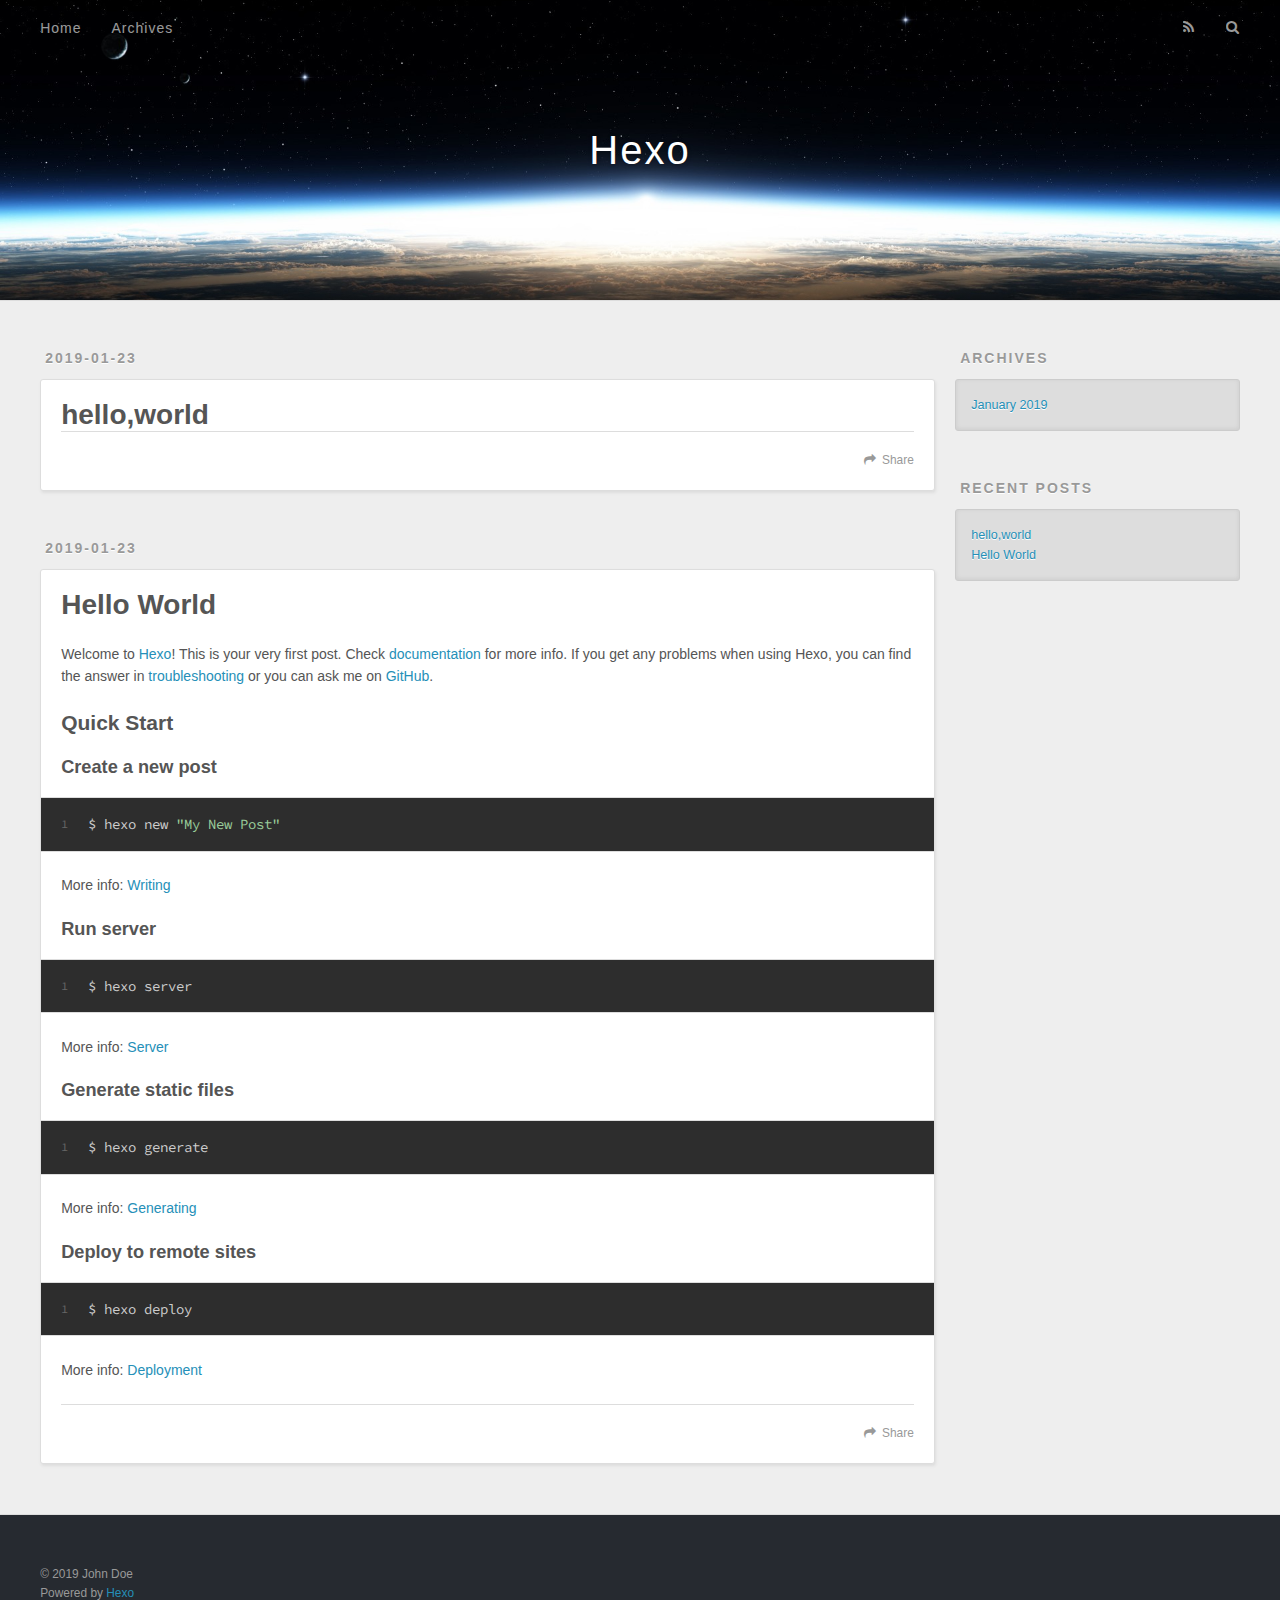
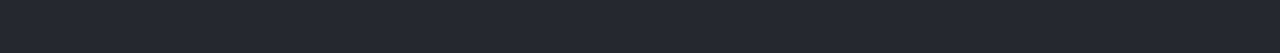
==== index.html @ 09db8dc5 "Site updated: 2019-01-23 18:07:24" ====
<!DOCTYPE html>
<html>
<head><meta name="generator" content="Hexo 3.8.0">
  <meta charset="utf-8">
  

  
  <title>Hexo</title>
  <meta name="viewport" content="width=device-width, initial-scale=1, maximum-scale=1">
  <meta property="og:type" content="website">
<meta property="og:title" content="Hexo">
<meta property="og:url" content="http://yoursite.com/index.html">
<meta property="og:site_name" content="Hexo">
<meta property="og:locale" content="default">
<meta name="twitter:card" content="summary">
<meta name="twitter:title" content="Hexo">
  
    <link rel="alternate" href="/atom.xml" title="Hexo" type="application/atom+xml">
  
  
    <link rel="icon" href="/favicon.png">
  
  
    <link href="//fonts.googleapis.com/css?family=Source+Code+Pro" rel="stylesheet" type="text/css">
  
  <link rel="stylesheet" href="/css/style.css">
</head>
</html>
<body>
  <div id="container">
    <div id="wrap">
      <header id="header">
  <div id="banner"></div>
  <div id="header-outer" class="outer">
    <div id="header-title" class="inner">
      <h1 id="logo-wrap">
        <a href="/" id="logo">Hexo</a>
      </h1>
      
    </div>
    <div id="header-inner" class="inner">
      <nav id="main-nav">
        <a id="main-nav-toggle" class="nav-icon"></a>
        
          <a class="main-nav-link" href="/">Home</a>
        
          <a class="main-nav-link" href="/archives">Archives</a>
        
      </nav>
      <nav id="sub-nav">
        
          <a id="nav-rss-link" class="nav-icon" href="/atom.xml" title="RSS Feed"></a>
        
        <a id="nav-search-btn" class="nav-icon" title="Search"></a>
      </nav>
      <div id="search-form-wrap">
        <form action="//google.com/search" method="get" accept-charset="UTF-8" class="search-form"><input type="search" name="q" class="search-form-input" placeholder="Search"><button type="submit" class="search-form-submit">&#xF002;</button><input type="hidden" name="sitesearch" value="http://yoursite.com"></form>
      </div>
    </div>
  </div>
</header>
      <div class="outer">
        <section id="main">
  
    <article id="post-hello-world-1" class="article article-type-post" itemscope="" itemprop="blogPost">
  <div class="article-meta">
    <a href="/2019/01/23/hello-world-1/" class="article-date">
  <time datetime="2019-01-23T09:52:35.000Z" itemprop="datePublished">2019-01-23</time>
</a>
    
  </div>
  <div class="article-inner">
    
    
      <header class="article-header">
        
  
    <h1 itemprop="name">
      <a class="article-title" href="/2019/01/23/hello-world-1/">hello,world</a>
    </h1>
  

      </header>
    
    <div class="article-entry" itemprop="articleBody">
      
        
      
    </div>
    <footer class="article-footer">
      <a data-url="http://yoursite.com/2019/01/23/hello-world-1/" data-id="cjr90yg6m0000mwwr1h6k62us" class="article-share-link">Share</a>
      
      
    </footer>
  </div>
  
</article>


  
    <article id="post-hello-world" class="article article-type-post" itemscope="" itemprop="blogPost">
  <div class="article-meta">
    <a href="/2019/01/23/hello-world/" class="article-date">
  <time datetime="2019-01-23T09:41:56.333Z" itemprop="datePublished">2019-01-23</time>
</a>
    
  </div>
  <div class="article-inner">
    
    
      <header class="article-header">
        
  
    <h1 itemprop="name">
      <a class="article-title" href="/2019/01/23/hello-world/">Hello World</a>
    </h1>
  

      </header>
    
    <div class="article-entry" itemprop="articleBody">
      
        <p>Welcome to <a href="https://hexo.io/" target="_blank" rel="noopener">Hexo</a>! This is your very first post. Check <a href="https://hexo.io/docs/" target="_blank" rel="noopener">documentation</a> for more info. If you get any problems when using Hexo, you can find the answer in <a href="https://hexo.io/docs/troubleshooting.html" target="_blank" rel="noopener">troubleshooting</a> or you can ask me on <a href="https://github.com/hexojs/hexo/issues" target="_blank" rel="noopener">GitHub</a>.</p>
<h2 id="Quick-Start"><a href="#Quick-Start" class="headerlink" title="Quick Start"></a>Quick Start</h2><h3 id="Create-a-new-post"><a href="#Create-a-new-post" class="headerlink" title="Create a new post"></a>Create a new post</h3><figure class="highlight bash"><table><tr><td class="gutter"><pre><span class="line">1</span><br></pre></td><td class="code"><pre><span class="line">$ hexo new <span class="string">"My New Post"</span></span><br></pre></td></tr></table></figure>
<p>More info: <a href="https://hexo.io/docs/writing.html" target="_blank" rel="noopener">Writing</a></p>
<h3 id="Run-server"><a href="#Run-server" class="headerlink" title="Run server"></a>Run server</h3><figure class="highlight bash"><table><tr><td class="gutter"><pre><span class="line">1</span><br></pre></td><td class="code"><pre><span class="line">$ hexo server</span><br></pre></td></tr></table></figure>
<p>More info: <a href="https://hexo.io/docs/server.html" target="_blank" rel="noopener">Server</a></p>
<h3 id="Generate-static-files"><a href="#Generate-static-files" class="headerlink" title="Generate static files"></a>Generate static files</h3><figure class="highlight bash"><table><tr><td class="gutter"><pre><span class="line">1</span><br></pre></td><td class="code"><pre><span class="line">$ hexo generate</span><br></pre></td></tr></table></figure>
<p>More info: <a href="https://hexo.io/docs/generating.html" target="_blank" rel="noopener">Generating</a></p>
<h3 id="Deploy-to-remote-sites"><a href="#Deploy-to-remote-sites" class="headerlink" title="Deploy to remote sites"></a>Deploy to remote sites</h3><figure class="highlight bash"><table><tr><td class="gutter"><pre><span class="line">1</span><br></pre></td><td class="code"><pre><span class="line">$ hexo deploy</span><br></pre></td></tr></table></figure>
<p>More info: <a href="https://hexo.io/docs/deployment.html" target="_blank" rel="noopener">Deployment</a></p>

      
    </div>
    <footer class="article-footer">
      <a data-url="http://yoursite.com/2019/01/23/hello-world/" data-id="cjr90yg6q0001mwwr3mg5br6o" class="article-share-link">Share</a>
      
      
    </footer>
  </div>
  
</article>


  


</section>
        
          <aside id="sidebar">
  
    

  
    

  
    
  
    
  <div class="widget-wrap">
    <h3 class="widget-title">Archives</h3>
    <div class="widget">
      <ul class="archive-list"><li class="archive-list-item"><a class="archive-list-link" href="/archives/2019/01/">January 2019</a></li></ul>
    </div>
  </div>


  
    
  <div class="widget-wrap">
    <h3 class="widget-title">Recent Posts</h3>
    <div class="widget">
      <ul>
        
          <li>
            <a href="/2019/01/23/hello-world-1/">hello,world</a>
          </li>
        
          <li>
            <a href="/2019/01/23/hello-world/">Hello World</a>
          </li>
        
      </ul>
    </div>
  </div>

  
</aside>
        
      </div>
      <footer id="footer">
  
  <div class="outer">
    <div id="footer-info" class="inner">
      &copy; 2019 John Doe<br>
      Powered by <a href="http://hexo.io/" target="_blank">Hexo</a>
    </div>
  </div>
</footer>
    </div>
    <nav id="mobile-nav">
  
    <a href="/" class="mobile-nav-link">Home</a>
  
    <a href="/archives" class="mobile-nav-link">Archives</a>
  
</nav>
    

<script src="//ajax.googleapis.com/ajax/libs/jquery/2.0.3/jquery.min.js"></script>


  <link rel="stylesheet" href="/fancybox/jquery.fancybox.css">
  <script src="/fancybox/jquery.fancybox.pack.js"></script>


<script src="/js/script.js"></script>



  </div>
</body>
</html>
---- css/style.css ----
body {
  width: 100%;
}
body:before,
body:after {
  content: "";
  display: table;
}
body:after {
  clear: both;
}
html,
body,
div,
span,
applet,
object,
iframe,
h1,
h2,
h3,
h4,
h5,
h6,
p,
blockquote,
pre,
a,
abbr,
acronym,
address,
big,
cite,
code,
del,
dfn,
em,
img,
ins,
kbd,
q,
s,
samp,
small,
strike,
strong,
sub,
sup,
tt,
var,
dl,
dt,
dd,
ol,
ul,
li,
fieldset,
form,
label,
legend,
table,
caption,
tbody,
tfoot,
thead,
tr,
th,
td {
  margin: 0;
  padding: 0;
  border: 0;
  outline: 0;
  font-weight: inherit;
  font-style: inherit;
  font-family: inherit;
  font-size: 100%;
  vertical-align: baseline;
}
body {
  line-height: 1;
  color: #000;
  background: #fff;
}
ol,
ul {
  list-style: none;
}
table {
  border-collapse: separate;
  border-spacing: 0;
  vertical-align: middle;
}
caption,
th,
td {
  text-align: left;
  font-weight: normal;
  vertical-align: middle;
}
a img {
  border: none;
}
input,
button {
  margin: 0;
  padding: 0;
}
input::-moz-focus-inner,
button::-moz-focus-inner {
  border: 0;
  padding: 0;
}
@font-face {
  font-family: FontAwesome;
  font-style: normal;
  font-weight: normal;
  src: url("fonts/fontawesome-webfont.eot?v=#4.0.3");
  src: url("fonts/fontawesome-webfont.eot?#iefix&v=#4.0.3") format("embedded-opentype"), url("fonts/fontawesome-webfont.woff?v=#4.0.3") format("woff"), url("fonts/fontawesome-webfont.ttf?v=#4.0.3") format("truetype"), url("fonts/fontawesome-webfont.svg#fontawesomeregular?v=#4.0.3") format("svg");
}
html,
body,
#container {
  height: 100%;
}
body {
  background: #eee;
  font: 14px -apple-system, BlinkMacSystemFont, "Segoe UI", "Roboto", "Oxygen", "Ubuntu", "Cantarell", "Fira Sans", "Droid Sans", "Helvetica Neue", sans-serif;
  -webkit-text-size-adjust: 100%;
}
.outer {
  max-width: 1220px;
  margin: 0 auto;
  padding: 0 20px;
}
.outer:before,
.outer:after {
  content: "";
  display: table;
}
.outer:after {
  clear: both;
}
.inner {
  display: inline;
  float: left;
  width: 98.33333333333333%;
  margin: 0 0.833333333333333%;
}
.left,
.alignleft {
  float: left;
}
.right,
.alignright {
  float: right;
}
.clear {
  clear: both;
}
#container {
  position: relative;
}
.mobile-nav-on {
  overflow: hidden;
}
#wrap {
  height: 100%;
  width: 100%;
  position: absolute;
  top: 0;
  left: 0;
  -webkit-transition: 0.2s ease-out;
  -moz-transition: 0.2s ease-out;
  -ms-transition: 0.2s ease-out;
  transition: 0.2s ease-out;
  z-index: 1;
  background: #eee;
}
.mobile-nav-on #wrap {
  left: 280px;
}
@media screen and (min-width: 768px) {
  #main {
    display: inline;
    float: left;
    width: 73.33333333333333%;
    margin: 0 0.833333333333333%;
  }
}
.article-date,
.article-category-link,
.archive-year,
.widget-title {
  text-decoration: none;
  text-transform: uppercase;
  letter-spacing: 2px;
  color: #999;
  margin-bottom: 1em;
  margin-left: 5px;
  line-height: 1em;
  text-shadow: 0 1px #fff;
  font-weight: bold;
}
.article-inner,
.archive-article-inner {
  background: #fff;
  -webkit-box-shadow: 1px 2px 3px #ddd;
  box-shadow: 1px 2px 3px #ddd;
  border: 1px solid #ddd;
  border-radius: 3px;
}
.article-entry h1,
.widget h1 {
  font-size: 2em;
}
.article-entry h2,
.widget h2 {
  font-size: 1.5em;
}
.article-entry h3,
.widget h3 {
  font-size: 1.3em;
}
.article-entry h4,
.widget h4 {
  font-size: 1.2em;
}
.article-entry h5,
.widget h5 {
  font-size: 1em;
}
.article-entry h6,
.widget h6 {
  font-size: 1em;
  color: #999;
}
.article-entry hr,
.widget hr {
  border: 1px dashed #ddd;
}
.article-entry strong,
.widget strong {
  font-weight: bold;
}
.article-entry em,
.widget em,
.article-entry cite,
.widget cite {
  font-style: italic;
}
.article-entry sup,
.widget sup,
.article-entry sub,
.widget sub {
  font-size: 0.75em;
  line-height: 0;
  position: relative;
  vertical-align: baseline;
}
.article-entry sup,
.widget sup {
  top: -0.5em;
}
.article-entry sub,
.widget sub {
  bottom: -0.2em;
}
.article-entry small,
.widget small {
  font-size: 0.85em;
}
.article-entry acronym,
.widget acronym,
.article-entry abbr,
.widget abbr {
  border-bottom: 1px dotted;
}
.article-entry ul,
.widget ul,
.article-entry ol,
.widget ol,
.article-entry dl,
.widget dl {
  margin: 0 20px;
  line-height: 1.6em;
}
.article-entry ul ul,
.widget ul ul,
.article-entry ol ul,
.widget ol ul,
.article-entry ul ol,
.widget ul ol,
.article-entry ol ol,
.widget ol ol {
  margin-top: 0;
  margin-bottom: 0;
}
.article-entry ul,
.widget ul {
  list-style: disc;
}
.article-entry ol,
.widget ol {
  list-style: decimal;
}
.article-entry dt,
.widget dt {
  font-weight: bold;
}
#header {
  height: 300px;
  position: relative;
  border-bottom: 1px solid #ddd;
}
#header:before,
#header:after {
  content: "";
  position: absolute;
  left: 0;
  right: 0;
  height: 40px;
}
#header:before {
  top: 0;
  background: -webkit-linear-gradient(rgba(0,0,0,0.2), transparent);
  background: -moz-linear-gradient(rgba(0,0,0,0.2), transparent);
  background: -ms-linear-gradient(rgba(0,0,0,0.2), transparent);
  background: linear-gradient(rgba(0,0,0,0.2), transparent);
}
#header:after {
  bottom: 0;
  background: -webkit-linear-gradient(transparent, rgba(0,0,0,0.2));
  background: -moz-linear-gradient(transparent, rgba(0,0,0,0.2));
  background: -ms-linear-gradient(transparent, rgba(0,0,0,0.2));
  background: linear-gradient(transparent, rgba(0,0,0,0.2));
}
#header-outer {
  height: 100%;
  position: relative;
}
#header-inner {
  position: relative;
  overflow: hidden;
}
#banner {
  position: absolute;
  top: 0;
  left: 0;
  width: 100%;
  height: 100%;
  background: url("images/banner.jpg") center #000;
  -webkit-background-size: cover;
  -moz-background-size: cover;
  background-size: cover;
  z-index: -1;
}
#header-title {
  text-align: center;
  height: 40px;
  position: absolute;
  top: 50%;
  left: 0;
  margin-top: -20px;
}
#logo,
#subtitle {
  text-decoration: none;
  color: #fff;
  font-weight: 300;
  text-shadow: 0 1px 4px rgba(0,0,0,0.3);
}
#logo {
  font-size: 40px;
  line-height: 40px;
  letter-spacing: 2px;
}
#subtitle {
  font-size: 16px;
  line-height: 16px;
  letter-spacing: 1px;
}
#subtitle-wrap {
  margin-top: 16px;
}
#main-nav {
  float: left;
  margin-left: -15px;
}
.nav-icon,
.main-nav-link {
  float: left;
  color: #fff;
  opacity: 0.6;
  text-decoration: none;
  text-shadow: 0 1px rgba(0,0,0,0.2);
  -webkit-transition: opacity 0.2s;
  -moz-transition: opacity 0.2s;
  -ms-transition: opacity 0.2s;
  transition: opacity 0.2s;
  display: block;
  padding: 20px 15px;
}
.nav-icon:hover,
.main-nav-link:hover {
  opacity: 1;
}
.nav-icon {
  font-family: FontAwesome;
  text-align: center;
  font-size: 14px;
  width: 14px;
  height: 14px;
  padding: 20px 15px;
  position: relative;
  cursor: pointer;
}
.main-nav-link {
  font-weight: 300;
  letter-spacing: 1px;
}
@media screen and (max-width: 479px) {
  .main-nav-link {
    display: none;
  }
}
#main-nav-toggle {
  display: none;
}
#main-nav-toggle:before {
  content: "\f0c9";
}
@media screen and (max-width: 479px) {
  #main-nav-toggle {
    display: block;
  }
}
#sub-nav {
  float: right;
  margin-right: -15px;
}
#nav-rss-link:before {
  content: "\f09e";
}
#nav-search-btn:before {
  content: "\f002";
}
#search-form-wrap {
  position: absolute;
  top: 15px;
  width: 150px;
  height: 30px;
  right: -150px;
  opacity: 0;
  -webkit-transition: 0.2s ease-out;
  -moz-transition: 0.2s ease-out;
  -ms-transition: 0.2s ease-out;
  transition: 0.2s ease-out;
}
#search-form-wrap.on {
  opacity: 1;
  right: 0;
}
@media screen and (max-width: 479px) {
  #search-form-wrap {
    width: 100%;
    right: -100%;
  }
}
.search-form {
  position: absolute;
  top: 0;
  left: 0;
  right: 0;
  background: #fff;
  padding: 5px 15px;
  border-radius: 15px;
  -webkit-box-shadow: 0 0 10px rgba(0,0,0,0.3);
  box-shadow: 0 0 10px rgba(0,0,0,0.3);
}
.search-form-input {
  border: none;
  background: none;
  color: #555;
  width: 100%;
  font: 13px -apple-system, BlinkMacSystemFont, "Segoe UI", "Roboto", "Oxygen", "Ubuntu", "Cantarell", "Fira Sans", "Droid Sans", "Helvetica Neue", sans-serif;
  outline: none;
}
.search-form-input::-webkit-search-results-decoration,
.search-form-input::-webkit-search-cancel-button {
  -webkit-appearance: none;
}
.search-form-submit {
  position: absolute;
  top: 50%;
  right: 10px;
  margin-top: -7px;
  font: 13px FontAwesome;
  border: none;
  background: none;
  color: #bbb;
  cursor: pointer;
}
.search-form-submit:hover,
.search-form-submit:focus {
  color: #777;
}
.article {
  margin: 50px 0;
}
.article-inner {
  overflow: hidden;
}
.article-meta:before,
.article-meta:after {
  content: "";
  display: table;
}
.article-meta:after {
  clear: both;
}
.article-date {
  float: left;
}
.article-category {
  float: left;
  line-height: 1em;
  color: #ccc;
  text-shadow: 0 1px #fff;
  margin-left: 8px;
}
.article-category:before {
  content: "\2022";
}
.article-category-link {
  margin: 0 12px 1em;
}
.article-header {
  padding: 20px 20px 0;
}
.article-title {
  text-decoration: none;
  font-size: 2em;
  font-weight: bold;
  color: #555;
  line-height: 1.1em;
  -webkit-transition: color 0.2s;
  -moz-transition: color 0.2s;
  -ms-transition: color 0.2s;
  transition: color 0.2s;
}
a.article-title:hover {
  color: #258fb8;
}
.article-entry {
  color: #555;
  padding: 0 20px;
}
.article-entry:before,
.article-entry:after {
  content: "";
  display: table;
}
.article-entry:after {
  clear: both;
}
.article-entry p,
.article-entry table {
  line-height: 1.6em;
  margin: 1.6em 0;
}
.article-entry h1,
.article-entry h2,
.article-entry h3,
.article-entry h4,
.article-entry h5,
.article-entry h6 {
  font-weight: bold;
}
.article-entry h1,
.article-entry h2,
.article-entry h3,
.article-entry h4,
.article-entry h5,
.article-entry h6 {
  line-height: 1.1em;
  margin: 1.1em 0;
}
.article-entry a {
  color: #258fb8;
  text-decoration: none;
}
.article-entry a:hover {
  text-decoration: underline;
}
.article-entry ul,
.article-entry ol,
.article-entry dl {
  margin-top: 1.6em;
  margin-bottom: 1.6em;
}
.article-entry img,
.article-entry video {
  max-width: 100%;
  height: auto;
  display: block;
  margin: auto;
}
.article-entry iframe {
  border: none;
}
.article-entry table {
  width: 100%;
  border-collapse: collapse;
  border-spacing: 0;
}
.article-entry th {
  font-weight: bold;
  border-bottom: 3px solid #ddd;
  padding-bottom: 0.5em;
}
.article-entry td {
  border-bottom: 1px solid #ddd;
  padding: 10px 0;
}
.article-entry blockquote {
  font-family: Georgia, "Times New Roman", serif;
  font-size: 1.4em;
  margin: 1.6em 20px;
  text-align: center;
}
.article-entry blockquote footer {
  font-size: 14px;
  margin: 1.6em 0;
  font-family: -apple-system, BlinkMacSystemFont, "Segoe UI", "Roboto", "Oxygen", "Ubuntu", "Cantarell", "Fira Sans", "Droid Sans", "Helvetica Neue", sans-serif;
}
.article-entry blockquote footer cite:before {
  content: "—";
  padding: 0 0.5em;
}
.article-entry .pullquote {
  text-align: left;
  width: 45%;
  margin: 0;
}
.article-entry .pullquote.left {
  margin-left: 0.5em;
  margin-right: 1em;
}
.article-entry .pullquote.right {
  margin-right: 0.5em;
  margin-left: 1em;
}
.article-entry .caption {
  color: #999;
  display: block;
  font-size: 0.9em;
  margin-top: 0.5em;
  position: relative;
  text-align: center;
}
.article-entry .video-container {
  position: relative;
  padding-top: 56.25%;
  height: 0;
  overflow: hidden;
}
.article-entry .video-container iframe,
.article-entry .video-container object,
.article-entry .video-container embed {
  position: absolute;
  top: 0;
  left: 0;
  width: 100%;
  height: 100%;
  margin-top: 0;
}
.article-more-link a {
  display: inline-block;
  line-height: 1em;
  padding: 6px 15px;
  border-radius: 15px;
  background: #eee;
  color: #999;
  text-shadow: 0 1px #fff;
  text-decoration: none;
}
.article-more-link a:hover {
  background: #258fb8;
  color: #fff;
  text-decoration: none;
  text-shadow: 0 1px #1e7293;
}
.article-footer {
  font-size: 0.85em;
  line-height: 1.6em;
  border-top: 1px solid #ddd;
  padding-top: 1.6em;
  margin: 0 20px 20px;
}
.article-footer:before,
.article-footer:after {
  content: "";
  display: table;
}
.article-footer:after {
  clear: both;
}
.article-footer a {
  color: #999;
  text-decoration: none;
}
.article-footer a:hover {
  color: #555;
}
.article-tag-list-item {
  float: left;
  margin-right: 10px;
}
.article-tag-list-link:before {
  content: "#";
}
.article-comment-link {
  float: right;
}
.article-comment-link:before {
  content: "\f075";
  font-family: FontAwesome;
  padding-right: 8px;
}
.article-share-link {
  cursor: pointer;
  float: right;
  margin-left: 20px;
}
.article-share-link:before {
  content: "\f064";
  font-family: FontAwesome;
  padding-right: 6px;
}
#article-nav {
  position: relative;
}
#article-nav:before,
#article-nav:after {
  content: "";
  display: table;
}
#article-nav:after {
  clear: both;
}
@media screen and (min-width: 768px) {
  #article-nav {
    margin: 50px 0;
  }
  #article-nav:before {
    width: 8px;
    height: 8px;
    position: absolute;
    top: 50%;
    left: 50%;
    margin-top: -4px;
    margin-left: -4px;
    content: "";
    border-radius: 50%;
    background: #ddd;
    -webkit-box-shadow: 0 1px 2px #fff;
    box-shadow: 0 1px 2px #fff;
  }
}
.article-nav-link-wrap {
  text-decoration: none;
  text-shadow: 0 1px #fff;
  color: #999;
  -webkit-box-sizing: border-box;
  -moz-box-sizing: border-box;
  box-sizing: border-box;
  margin-top: 50px;
  text-align: center;
  display: block;
}
.article-nav-link-wrap:hover {
  color: #555;
}
@media screen and (min-width: 768px) {
  .article-nav-link-wrap {
    width: 50%;
    margin-top: 0;
  }
}
@media screen and (min-width: 768px) {
  #article-nav-newer {
    float: left;
    text-align: right;
    padding-right: 20px;
  }
}
@media screen and (min-width: 768px) {
  #article-nav-older {
    float: right;
    text-align: left;
    padding-left: 20px;
  }
}
.article-nav-caption {
  text-transform: uppercase;
  letter-spacing: 2px;
  color: #ddd;
  line-height: 1em;
  font-weight: bold;
}
#article-nav-newer .article-nav-caption {
  margin-right: -2px;
}
.article-nav-title {
  font-size: 0.85em;
  line-height: 1.6em;
  margin-top: 0.5em;
}
.article-share-box {
  position: absolute;
  display: none;
  background: #fff;
  -webkit-box-shadow: 1px 2px 10px rgba(0,0,0,0.2);
  box-shadow: 1px 2px 10px rgba(0,0,0,0.2);
  border-radius: 3px;
  margin-left: -145px;
  overflow: hidden;
  z-index: 1;
}
.article-share-box.on {
  display: block;
}
.article-share-input {
  width: 100%;
  background: none;
  -webkit-box-sizing: border-box;
  -moz-box-sizing: border-box;
  box-sizing: border-box;
  font: 14px -apple-system, BlinkMacSystemFont, "Segoe UI", "Roboto", "Oxygen", "Ubuntu", "Cantarell", "Fira Sans", "Droid Sans", "Helvetica Neue", sans-serif;
  padding: 0 15px;
  color: #555;
  outline: none;
  border: 1px solid #ddd;
  border-radius: 3px 3px 0 0;
  height: 36px;
  line-height: 36px;
}
.article-share-links {
  background: #eee;
}
.article-share-links:before,
.article-share-links:after {
  content: "";
  display: table;
}
.article-share-links:after {
  clear: both;
}
.article-share-twitter,
.article-share-facebook,
.article-share-pinterest,
.article-share-google {
  width: 50px;
  height: 36px;
  display: block;
  float: left;
  position: relative;
  color: #999;
  text-shadow: 0 1px #fff;
}
.article-share-twitter:before,
.article-share-facebook:before,
.article-share-pinterest:before,
.article-share-google:before {
  font-size: 20px;
  font-family: FontAwesome;
  width: 20px;
  height: 20px;
  position: absolute;
  top: 50%;
  left: 50%;
  margin-top: -10px;
  margin-left: -10px;
  text-align: center;
}
.article-share-twitter:hover,
.article-share-facebook:hover,
.article-share-pinterest:hover,
.article-share-google:hover {
  color: #fff;
}
.article-share-twitter:before {
  content: "\f099";
}
.article-share-twitter:hover {
  background: #00aced;
  text-shadow: 0 1px #008abe;
}
.article-share-facebook:before {
  content: "\f09a";
}
.article-share-facebook:hover {
  background: #3b5998;
  text-shadow: 0 1px #2f477a;
}
.article-share-pinterest:before {
  content: "\f0d2";
}
.article-share-pinterest:hover {
  background: #cb2027;
  text-shadow: 0 1px #a21a1f;
}
.article-share-google:before {
  content: "\f0d5";
}
.article-share-google:hover {
  background: #dd4b39;
  text-shadow: 0 1px #be3221;
}
.article-gallery {
  background: #000;
  position: relative;
}
.article-gallery-photos {
  position: relative;
  overflow: hidden;
}
.article-gallery-img {
  display: none;
  max-width: 100%;
}
.article-gallery-img:first-child {
  display: block;
}
.article-gallery-img.loaded {
  position: absolute;
  display: block;
}
.article-gallery-img img {
  display: block;
  max-width: 100%;
  margin: 0 auto;
}
#comments {
  background: #fff;
  -webkit-box-shadow: 1px 2px 3px #ddd;
  box-shadow: 1px 2px 3px #ddd;
  padding: 20px;
  border: 1px solid #ddd;
  border-radius: 3px;
  margin: 50px 0;
}
#comments a {
  color: #258fb8;
}
.archives-wrap {
  margin: 50px 0;
}
.archives:before,
.archives:after {
  content: "";
  display: table;
}
.archives:after {
  clear: both;
}
.archive-year-wrap {
  margin-bottom: 1em;
}
.archives {
  -webkit-column-gap: 10px;
  -moz-column-gap: 10px;
  column-gap: 10px;
}
@media screen and (min-width: 480px) and (max-width: 767px) {
  .archives {
    -webkit-column-count: 2;
    -moz-column-count: 2;
    column-count: 2;
  }
}
@media screen and (min-width: 768px) {
  .archives {
    -webkit-column-count: 3;
    -moz-column-count: 3;
    column-count: 3;
  }
}
.archive-article {
  -webkit-column-break-inside: avoid;
  page-break-inside: avoid;
  overflow: hidden;
  break-inside: avoid-column;
}
.archive-article-inner {
  padding: 10px;
  margin-bottom: 15px;
}
.archive-article-title {
  text-decoration: none;
  font-weight: bold;
  color: #555;
  -webkit-transition: color 0.2s;
  -moz-transition: color 0.2s;
  -ms-transition: color 0.2s;
  transition: color 0.2s;
  line-height: 1.6em;
}
.archive-article-title:hover {
  color: #258fb8;
}
.archive-article-footer {
  margin-top: 1em;
}
.archive-article-date {
  color: #999;
  text-decoration: none;
  font-size: 0.85em;
  line-height: 1em;
  margin-bottom: 0.5em;
  display: block;
}
#page-nav {
  margin: 50px auto;
  background: #fff;
  -webkit-box-shadow: 1px 2px 3px #ddd;
  box-shadow: 1px 2px 3px #ddd;
  border: 1px solid #ddd;
  border-radius: 3px;
  text-align: center;
  color: #999;
  overflow: hidden;
}
#page-nav:before,
#page-nav:after {
  content: "";
  display: table;
}
#page-nav:after {
  clear: both;
}
#page-nav a,
#page-nav span {
  padding: 10px 20px;
  line-height: 1;
  height: 2ex;
}
#page-nav a {
  color: #999;
  text-decoration: none;
}
#page-nav a:hover {
  background: #999;
  color: #fff;
}
#page-nav .prev {
  float: left;
}
#page-nav .next {
  float: right;
}
#page-nav .page-number {
  display: inline-block;
}
@media screen and (max-width: 479px) {
  #page-nav .page-number {
    display: none;
  }
}
#page-nav .current {
  color: #555;
  font-weight: bold;
}
#page-nav .space {
  color: #ddd;
}
#footer {
  background: #262a30;
  padding: 50px 0;
  border-top: 1px solid #ddd;
  color: #999;
}
#footer a {
  color: #258fb8;
  text-decoration: none;
}
#footer a:hover {
  text-decoration: underline;
}
#footer-info {
  line-height: 1.6em;
  font-size: 0.85em;
}
.article-entry pre,
.article-entry .highlight {
  background: #2d2d2d;
  margin: 0 -20px;
  padding: 15px 20px;
  border-style: solid;
  border-color: #ddd;
  border-width: 1px 0;
  overflow: auto;
  color: #ccc;
  line-height: 22.400000000000002px;
}
.article-entry .highlight .gutter pre,
.article-entry .gist .gist-file .gist-data .line-numbers {
  color: #666;
  font-size: 0.85em;
}
.article-entry pre,
.article-entry code {
  font-family: "Source Code Pro", Consolas, Monaco, Menlo, Consolas, monospace;
}
.article-entry code {
  background: #eee;
  text-shadow: 0 1px #fff;
  padding: 0 0.3em;
}
.article-entry pre code {
  background: none;
  text-shadow: none;
  padding: 0;
}
.article-entry .highlight pre {
  border: none;
  margin: 0;
  padding: 0;
}
.article-entry .highlight table {
  margin: 0;
  width: auto;
}
.article-entry .highlight td {
  border: none;
  padding: 0;
}
.article-entry .highlight figcaption {
  font-size: 0.85em;
  color: #999;
  line-height: 1em;
  margin-bottom: 1em;
}
.article-entry .highlight figcaption:before,
.article-entry .highlight figcaption:after {
  content: "";
  display: table;
}
.article-entry .highlight figcaption:after {
  clear: both;
}
.article-entry .highlight figcaption a {
  float: right;
}
.article-entry .highlight .gutter pre {
  text-align: right;
  padding-right: 20px;
}
.article-entry .highlight .line {
  height: 22.400000000000002px;
}
.article-entry .highlight .line.marked {
  background: #515151;
}
.article-entry .gist {
  margin: 0 -20px;
  border-style: solid;
  border-color: #ddd;
  border-width: 1px 0;
  background: #2d2d2d;
  padding: 15px 20px 15px 0;
}
.article-entry .gist .gist-file {
  border: none;
  font-family: "Source Code Pro", Consolas, Monaco, Menlo, Consolas, monospace;
  margin: 0;
}
.article-entry .gist .gist-file .gist-data {
  background: none;
  border: none;
}
.article-entry .gist .gist-file .gist-data .line-numbers {
  background: none;
  border: none;
  padding: 0 20px 0 0;
}
.article-entry .gist .gist-file .gist-data .line-data {
  padding: 0 !important;
}
.article-entry .gist .gist-file .highlight {
  margin: 0;
  padding: 0;
  border: none;
}
.article-entry .gist .gist-file .gist-meta {
  background: #2d2d2d;
  color: #999;
  font: 0.85em -apple-system, BlinkMacSystemFont, "Segoe UI", "Roboto", "Oxygen", "Ubuntu", "Cantarell", "Fira Sans", "Droid Sans", "Helvetica Neue", sans-serif;
  text-shadow: 0 0;
  padding: 0;
  margin-top: 1em;
  margin-left: 20px;
}
.article-entry .gist .gist-file .gist-meta a {
  color: #258fb8;
  font-weight: normal;
}
.article-entry .gist .gist-file .gist-meta a:hover {
  text-decoration: underline;
}
pre .comment,
pre .title {
  color: #999;
}
pre .variable,
pre .attribute,
pre .tag,
pre .regexp,
pre .ruby .constant,
pre .xml .tag .title,
pre .xml .pi,
pre .xml .doctype,
pre .html .doctype,
pre .css .id,
pre .css .class,
pre .css .pseudo {
  color: #f2777a;
}
pre .number,
pre .preprocessor,
pre .built_in,
pre .literal,
pre .params,
pre .constant {
  color: #f99157;
}
pre .class,
pre .ruby .class .title,
pre .css .rules .attribute {
  color: #9c9;
}
pre .string,
pre .value,
pre .inheritance,
pre .header,
pre .ruby .symbol,
pre .xml .cdata {
  color: #9c9;
}
pre .css .hexcolor {
  color: #6cc;
}
pre .function,
pre .python .decorator,
pre .python .title,
pre .ruby .function .title,
pre .ruby .title .keyword,
pre .perl .sub,
pre .javascript .title,
pre .coffeescript .title {
  color: #69c;
}
pre .keyword,
pre .javascript .function {
  color: #c9c;
}
@media screen and (max-width: 479px) {
  #mobile-nav {
    position: absolute;
    top: 0;
    left: 0;
    width: 280px;
    height: 100%;
    background: #191919;
    border-right: 1px solid #fff;
  }
}
@media screen and (max-width: 479px) {
  .mobile-nav-link {
    display: block;
    color: #999;
    text-decoration: none;
    padding: 15px 20px;
    font-weight: bold;
  }
  .mobile-nav-link:hover {
    color: #fff;
  }
}
@media screen and (min-width: 768px) {
  #sidebar {
    display: inline;
    float: left;
    width: 23.333333333333332%;
    margin: 0 0.833333333333333%;
  }
}
.widget-wrap {
  margin: 50px 0;
}
.widget {
  color: #777;
  text-shadow: 0 1px #fff;
  background: #ddd;
  -webkit-box-shadow: 0 -1px 4px #ccc inset;
  box-shadow: 0 -1px 4px #ccc inset;
  border: 1px solid #ccc;
  padding: 15px;
  border-radius: 3px;
}
.widget a {
  color: #258fb8;
  text-decoration: none;
}
.widget a:hover {
  text-decoration: underline;
}
.widget ul ul,
.widget ol ul,
.widget dl ul,
.widget ul ol,
.widget ol ol,
.widget dl ol,
.widget ul dl,
.widget ol dl,
.widget dl dl {
  margin-left: 15px;
  list-style: disc;
}
.widget {
  line-height: 1.6em;
  word-wrap: break-word;
  font-size: 0.9em;
}
.widget ul,
.widget ol {
  list-style: none;
  margin: 0;
}
.widget ul ul,
.widget ol ul,
.widget ul ol,
.widget ol ol {
  margin: 0 20px;
}
.widget ul ul,
.widget ol ul {
  list-style: disc;
}
.widget ul ol,
.widget ol ol {
  list-style: decimal;
}
.category-list-count,
.tag-list-count,
.archive-list-count {
  padding-left: 5px;
  color: #999;
  font-size: 0.85em;
}
.category-list-count:before,
.tag-list-count:before,
.archive-list-count:before {
  content: "(";
}
.category-list-count:after,
.tag-list-count:after,
.archive-list-count:after {
  content: ")";
}
.tagcloud a {
  margin-right: 5px;
  display: inline-block;
}
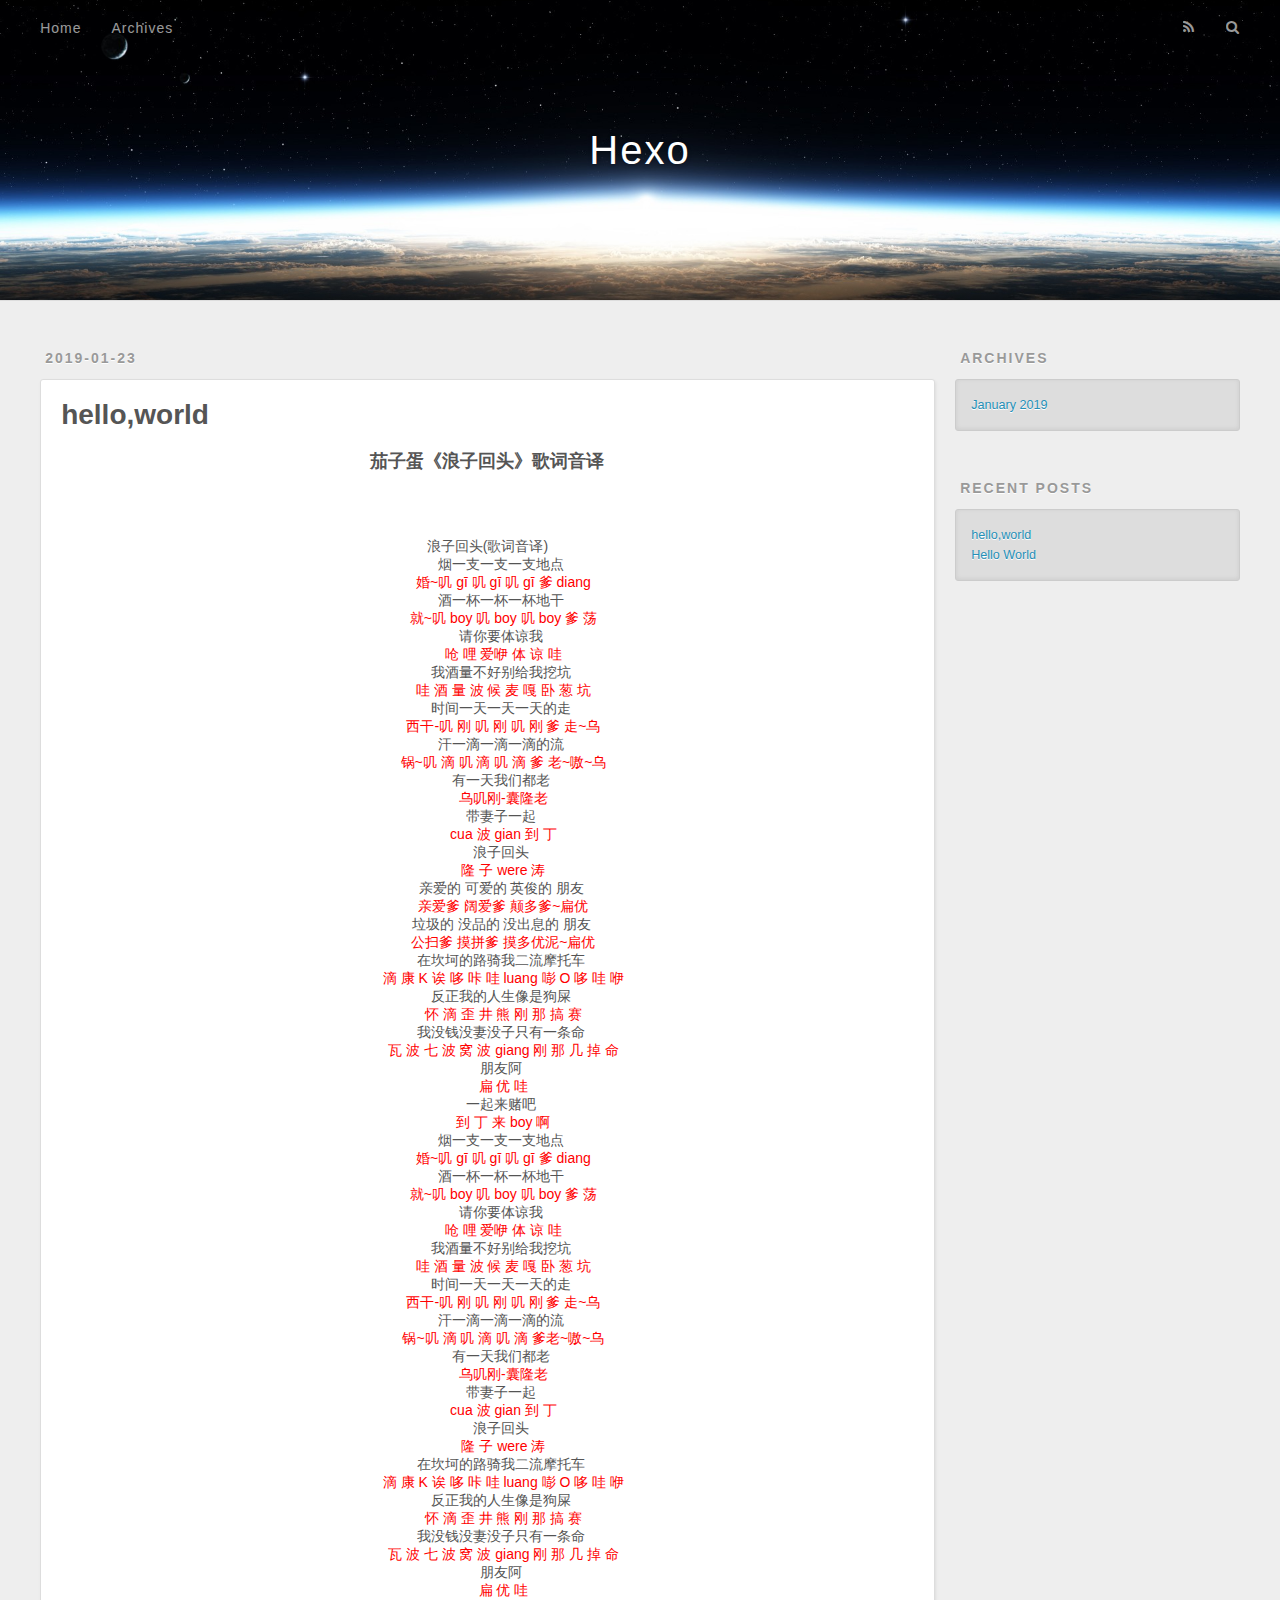
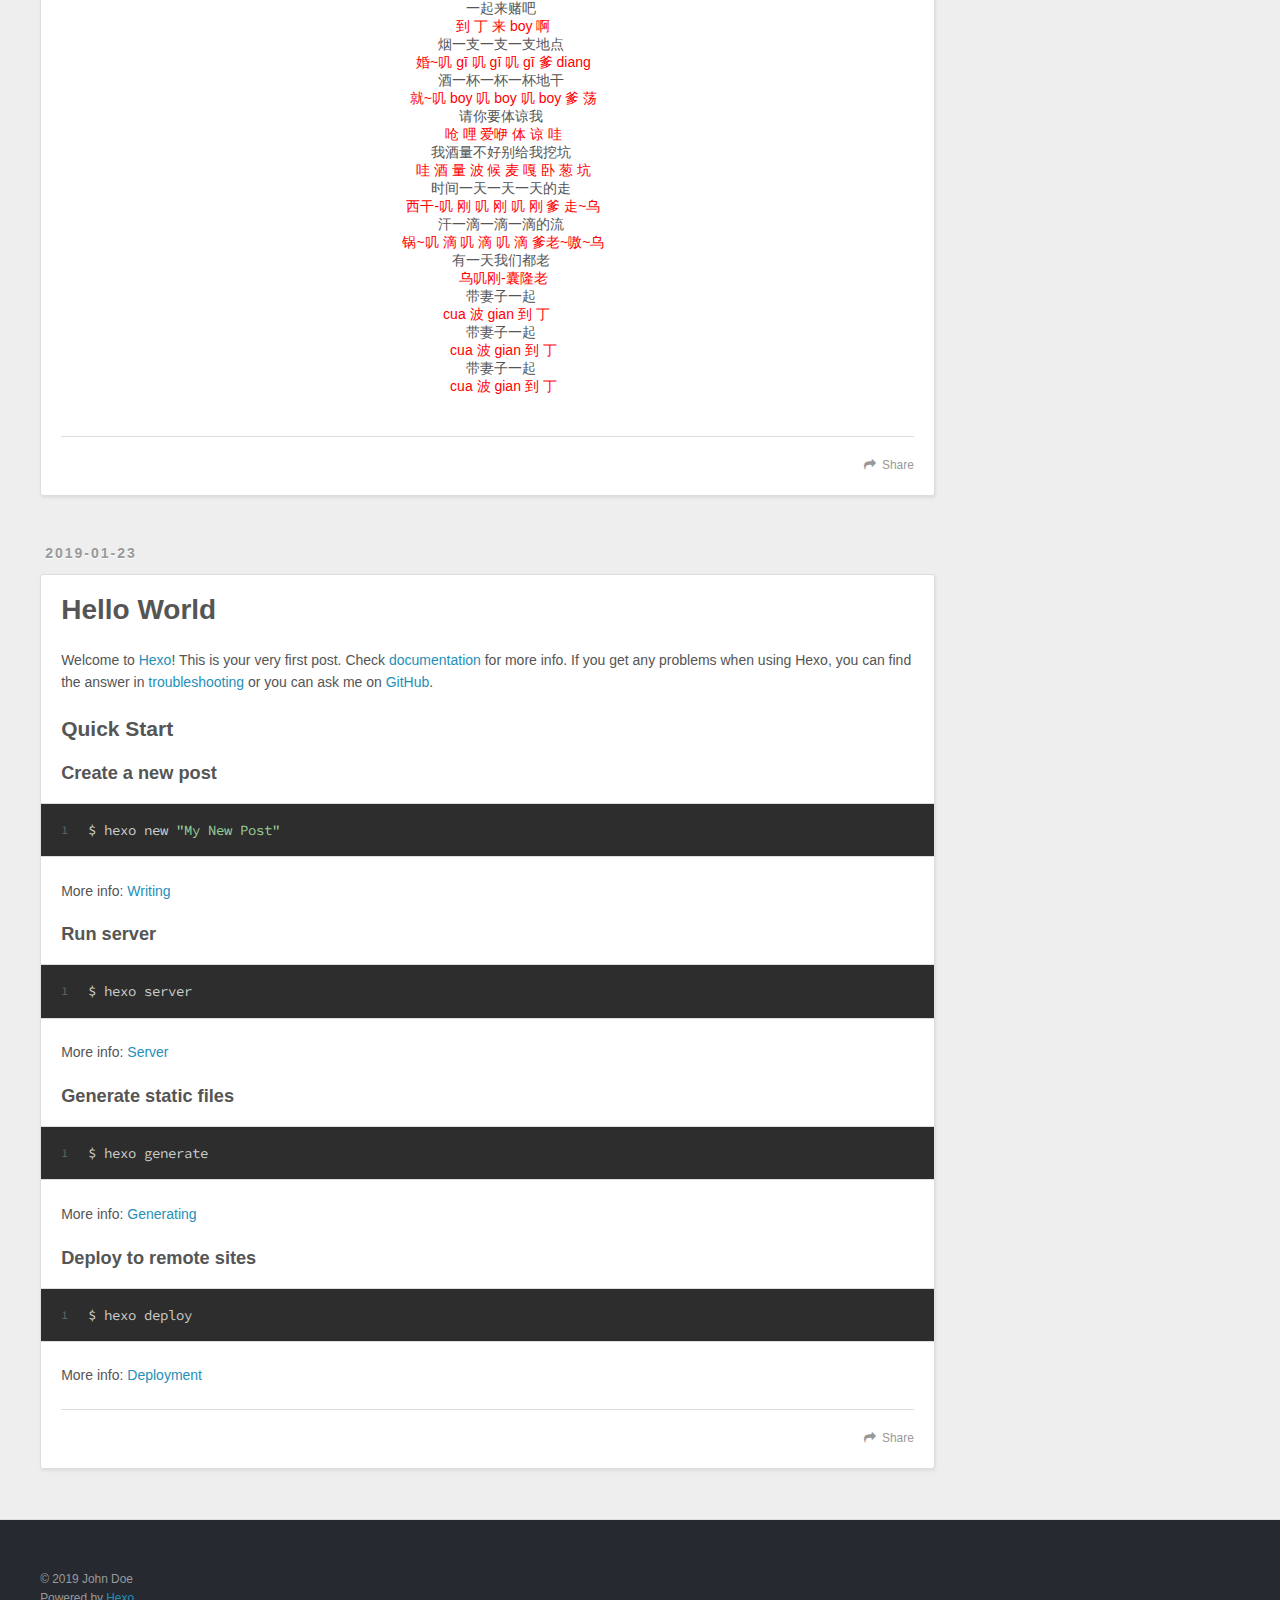
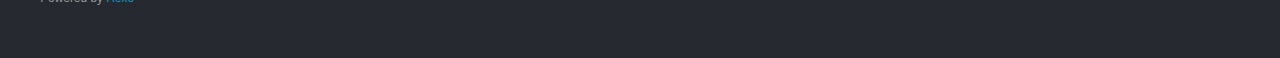
==== commit da942ef4: "Site updated: 2019-01-24 09:56:23" ====
--- a/index.html
+++ b/index.html
@@ -84,7 +84,8 @@
     
     <div class="article-entry" itemprop="articleBody">
       
-        
+        <h3 id="茄子蛋《浪子回头》歌词音译"><a href="#茄子蛋《浪子回头》歌词音译" class="headerlink" title="茄子蛋《浪子回头》歌词音译"></a><center>茄子蛋《浪子回头》歌词音译</center></h3><p>　<center>浪子回头(歌词音译)<br>　　烟一支一支一支地点<br>　　<font color="#FF0000"> 婚~叽 gī 叽 gī 叽 gī 爹 diang</font><br>　　酒一杯一杯一杯地干<br>　　<font color="#FF0000"> 就~叽 boy 叽 boy 叽 boy 爹 荡</font><br>　　请你要体谅我<br>　　<font color="#FF0000"> 呛 哩 爱咿 体 谅 哇</font><br>　　我酒量不好别给我挖坑<br>　　<font color="#FF0000"> 哇 酒 量 波 候 麦 嘎 卧 葱 坑</font><br>　　时间一天一天一天的走<br>　　<font color="#FF0000"> 西干-叽 刚 叽 刚 叽 刚 爹 走~乌</font><br>　　汗一滴一滴一滴的流<br>　　<font color="#FF0000"> 锅~叽 滴 叽 滴 叽 滴 爹 老~嗷~乌</font><br>　　有一天我们都老<br>　　<font color="#FF0000"> 乌叽刚-囊隆老</font><br>　　带妻子一起<br>　　<font color="#FF0000"> cua 波 gian 到 丁</font><br>　　浪子回头<br>　　<font color="#FF0000"> 隆 子 were 涛</font><br>　　亲爱的 可爱的 英俊的 朋友<br>　　<font color="#FF0000"> 亲爱爹 阔爱爹 颠多爹~扁优</font><br>　　垃圾的 没品的 没出息的 朋友<br>　　<font color="#FF0000"> 公扫爹 摸拼爹 摸多优泥~扁优</font><br>　　在坎坷的路骑我二流摩托车<br>　　<font color="#FF0000"> 滴 康 K 诶 哆 咔 哇 luang 嘭 O 哆 哇 咿</font><br>　　反正我的人生像是狗屎<br>　　<font color="#FF0000"> 怀 滴 歪 井 熊 刚 那 搞 赛</font><br>　　我没钱没妻没子只有一条命<br>　　<font color="#FF0000"> 瓦 波 七 波 窝 波 giang 刚 那 几 掉 命</font><br>　　朋友阿<br>　　<font color="#FF0000"> 扁 优 哇</font><br>　　一起来赌吧<br>　　<font color="#FF0000"> 到 丁 来 boy 啊</font><br>　　烟一支一支一支地点<br>　　<font color="#FF0000"> 婚~叽 gī 叽 gī 叽 gī 爹 diang</font><br>　　酒一杯一杯一杯地干<br>　　<font color="#FF0000"> 就~叽 boy 叽 boy 叽 boy 爹 荡</font><br>　　请你要体谅我<br>　　<font color="#FF0000"> 呛 哩 爱咿 体 谅 哇</font><br>　　我酒量不好别给我挖坑<br>　　<font color="#FF0000"> 哇 酒 量 波 候 麦 嘎 卧 葱 坑</font><br>　　时间一天一天一天的走<br>　　<font color="#FF0000"> 西干-叽 刚 叽 刚 叽 刚 爹 走~乌</font><br>　　汗一滴一滴一滴的流<br>　　<font color="#FF0000"> 锅~叽 滴 叽 滴 叽 滴 爹老~嗷~乌</font><br>　　有一天我们都老<br>　　<font color="#FF0000"> 乌叽刚-囊隆老</font><br>　　带妻子一起<br>　　<font color="#FF0000"> cua 波 gian 到 丁</font><br>　　浪子回头<br>　　<font color="#FF0000"> 隆 子 were 涛</font><br>　　在坎坷的路骑我二流摩托车<br>　　<font color="#FF0000"> 滴 康 K 诶 哆 咔 哇 luang 嘭 O 哆 哇 咿</font><br>　　反正我的人生像是狗屎<br>　　<font color="#FF0000"> 怀 滴 歪 井 熊 刚 那 搞 赛</font><br>　　我没钱没妻没子只有一条命<br>　　<font color="#FF0000"> 瓦 波 七 波 窝 波 giang 刚 那 几 掉 命</font><br>　　朋友阿<br>　　<font color="#FF0000"> 扁 优 哇</font><br>　　一起来赌吧<br>　　<font color="#FF0000"> 到 丁 来 boy 啊</font><br>　　烟一支一支一支地点<br>　　<font color="#FF0000"> 婚~叽 gī 叽 gī 叽 gī 爹 diang</font><br>　　酒一杯一杯一杯地干<br>　　<font color="#FF0000"> 就~叽 boy 叽 boy 叽 boy 爹 荡</font><br>　　请你要体谅我<br>　　<font color="#FF0000"> 呛 哩 爱咿 体 谅 哇</font><br>　　我酒量不好别给我挖坑<br>　　<font color="#FF0000"> 哇 酒 量 波 候 麦 嘎 卧 葱 坑</font><br>　　时间一天一天一天的走<br>　　<font color="#FF0000"> 西干-叽 刚 叽 刚 叽 刚 爹 走~乌</font><br>　　汗一滴一滴一滴的流<br>　　<font color="#FF0000"> 锅~叽 滴 叽 滴 叽 滴 爹老~嗷~乌</font><br>　　有一天我们都老<br>　　<font color="#FF0000"> 乌叽刚-囊隆老</font><br>　　带妻子一起<br>  　<font color="#FF0000"> cua 波 gian 到 丁</font><br>　　带妻子一起<br>　　<font color="#FF0000"> cua 波 gian 到 丁</font><br>　　带妻子一起<br>　　<font color="#FF0000"> cua 波 gian 到 丁</font><br>　　</center></p>
+
       
     </div>
     <footer class="article-footer">
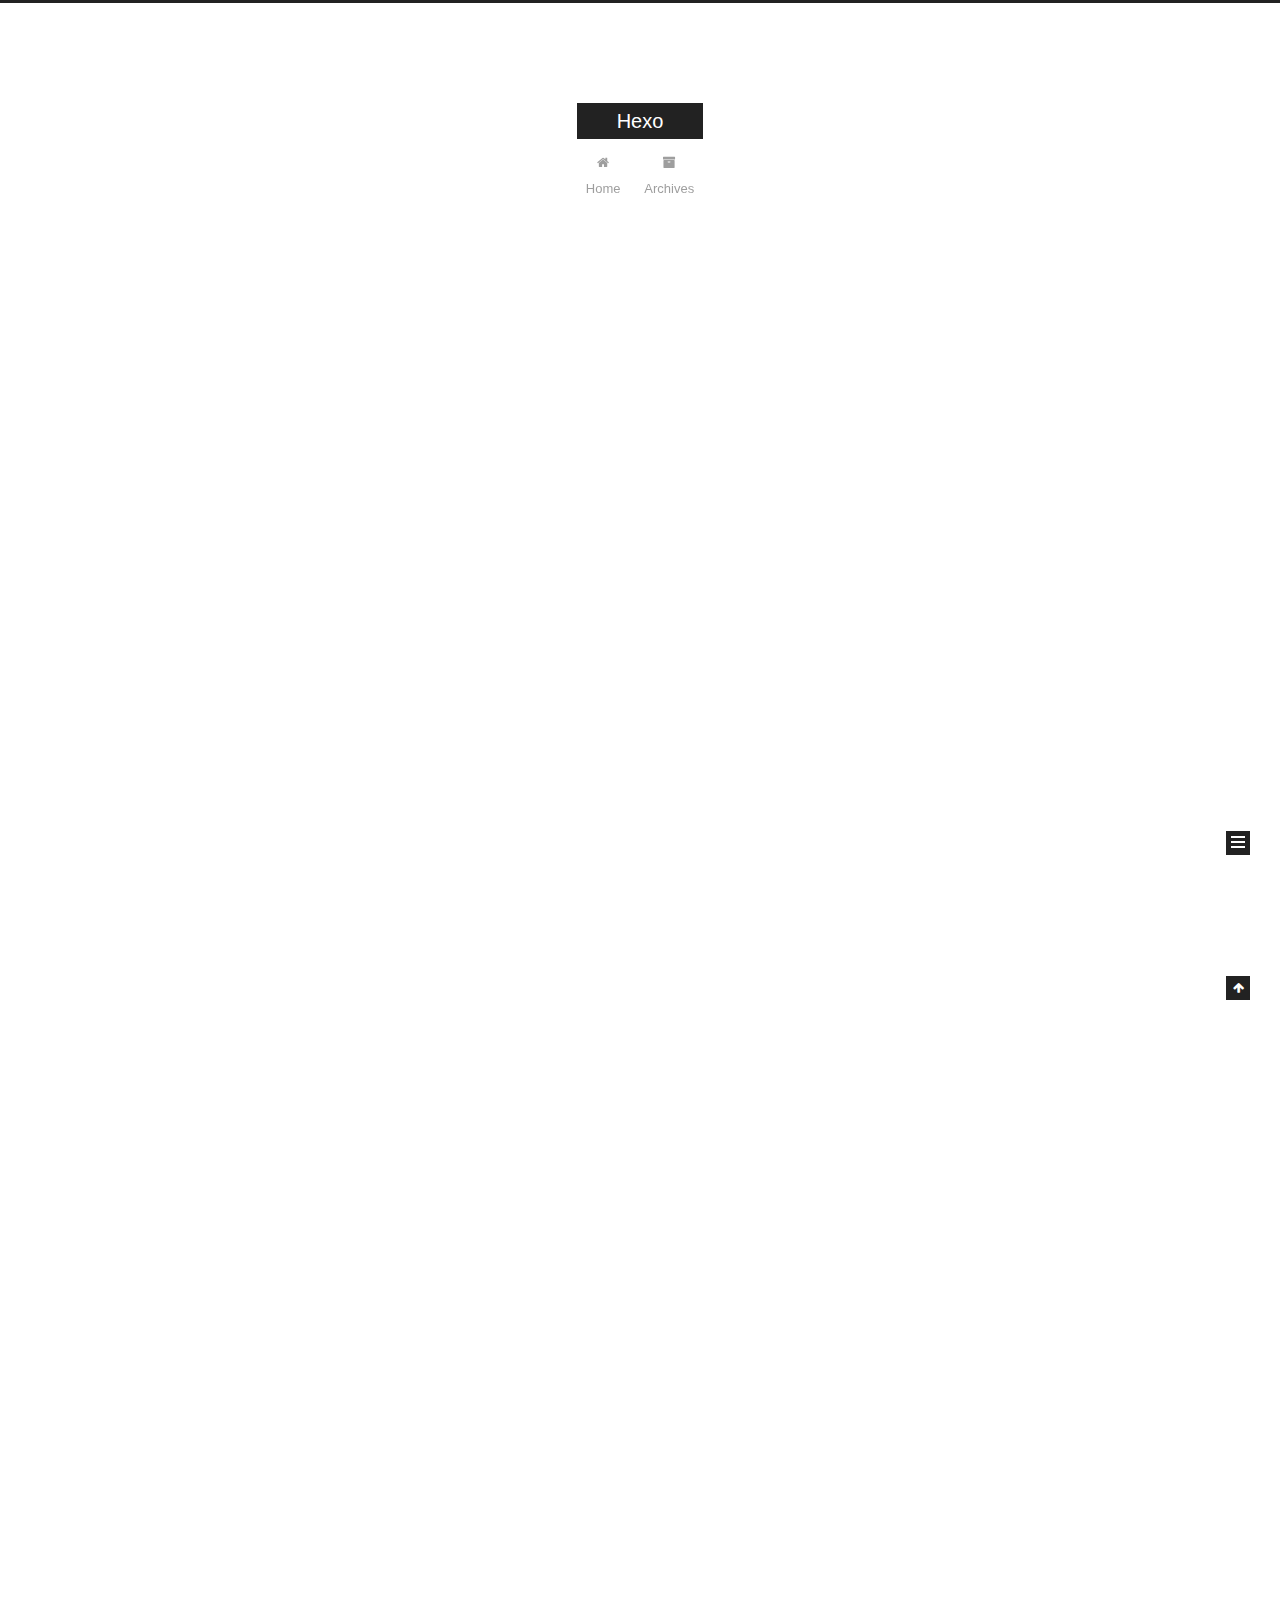
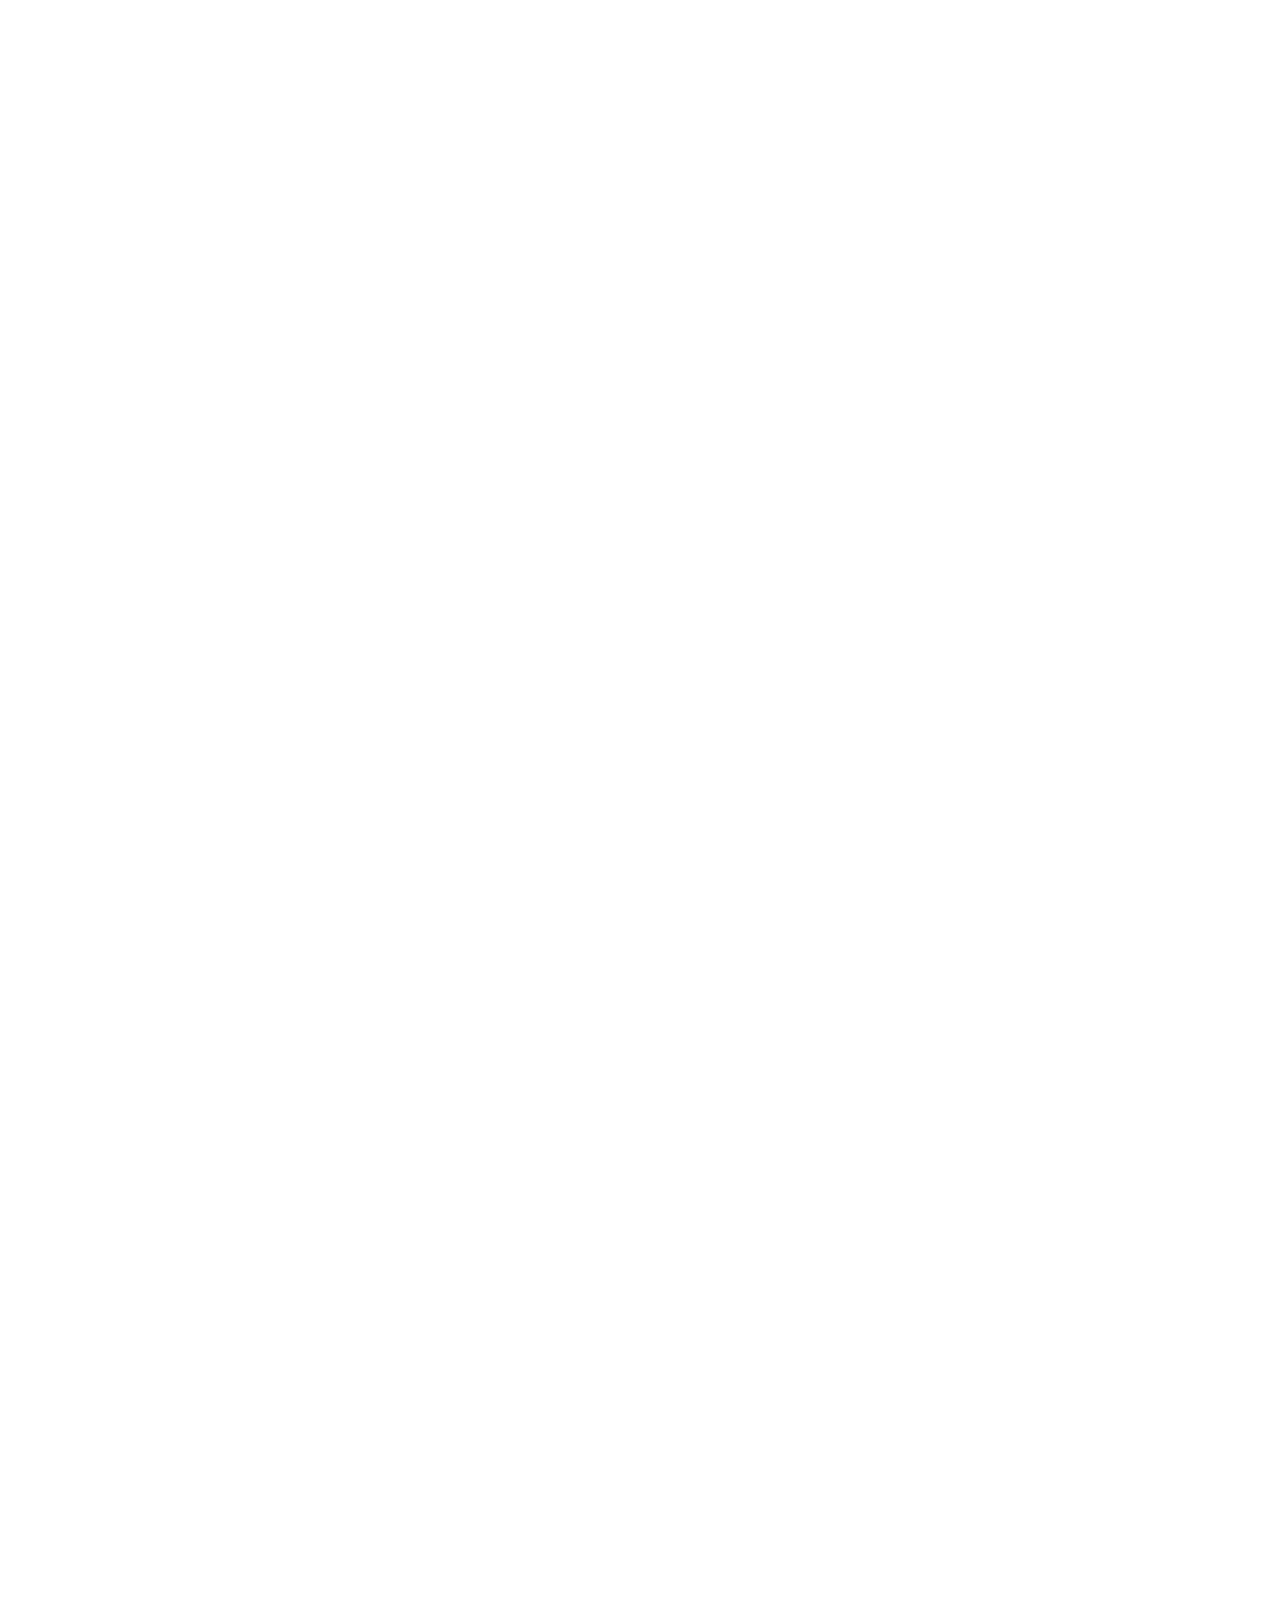
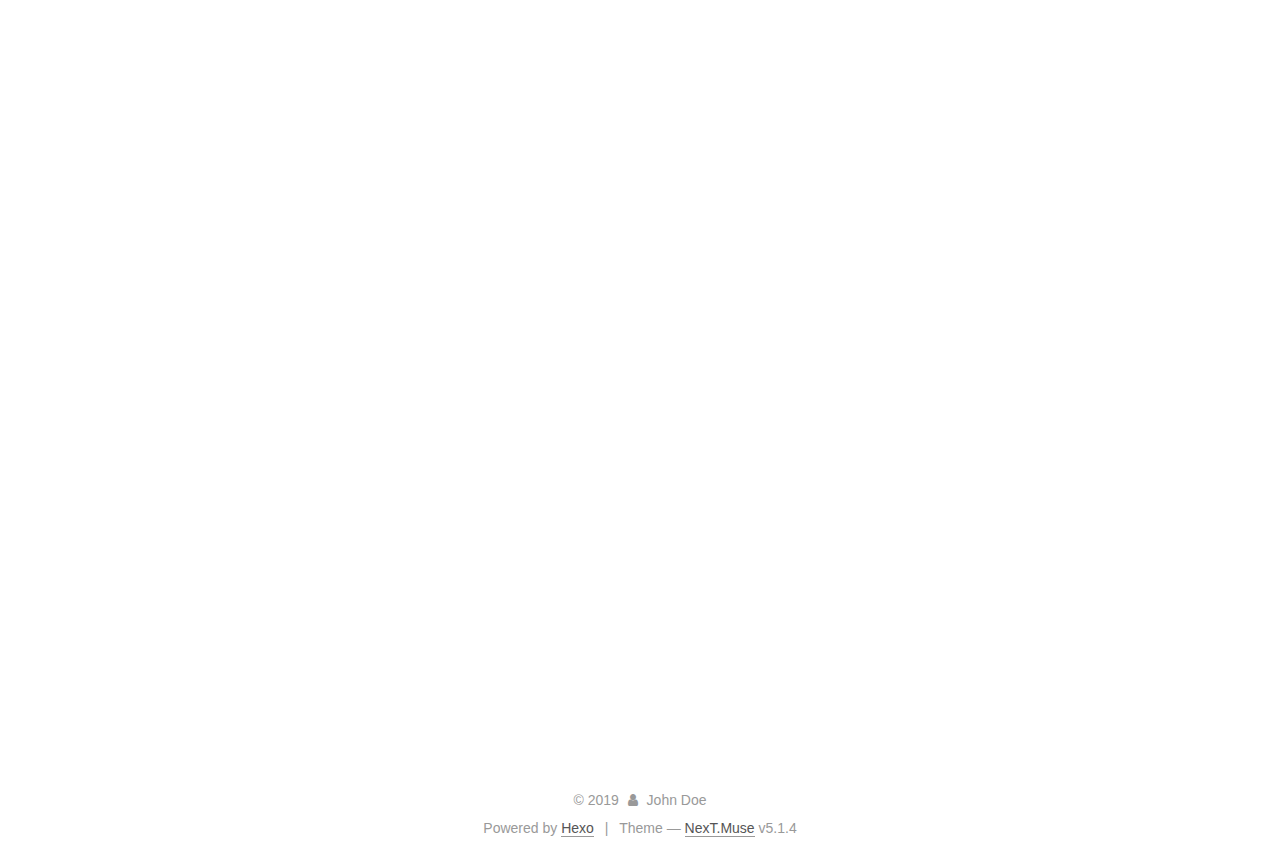
==== commit a2ec6efb: "Site updated: 2019-01-24 10:01:17" ====
--- a/index.html
+++ b/index.html
@@ -1,127 +1,426 @@
 <!DOCTYPE html>
-<html>
+
+
+
+  
+
+
+<html class="theme-next muse use-motion" lang="">
 <head><meta name="generator" content="Hexo 3.8.0">
-  <meta charset="utf-8">
-  
-
-  
-  <title>Hexo</title>
-  <meta name="viewport" content="width=device-width, initial-scale=1, maximum-scale=1">
-  <meta property="og:type" content="website">
+  <meta charset="UTF-8">
+<meta http-equiv="X-UA-Compatible" content="IE=edge">
+<meta name="viewport" content="width=device-width, initial-scale=1, maximum-scale=1">
+<meta name="theme-color" content="#222">
+
+
+
+
+
+
+
+
+
+<meta http-equiv="Cache-Control" content="no-transform">
+<meta http-equiv="Cache-Control" content="no-siteapp">
+
+
+
+
+
+
+
+
+
+
+
+
+
+
+
+
+  
+  
+  <link href="/lib/fancybox/source/jquery.fancybox.css?v=2.1.5" rel="stylesheet" type="text/css">
+
+
+
+
+
+
+
+<link href="/lib/font-awesome/css/font-awesome.min.css?v=4.6.2" rel="stylesheet" type="text/css">
+
+<link href="/css/main.css?v=5.1.4" rel="stylesheet" type="text/css">
+
+
+  <link rel="apple-touch-icon" sizes="180x180" href="/images/apple-touch-icon-next.png?v=5.1.4">
+
+
+  <link rel="icon" type="image/png" sizes="32x32" href="/images/favicon-32x32-next.png?v=5.1.4">
+
+
+  <link rel="icon" type="image/png" sizes="16x16" href="/images/favicon-16x16-next.png?v=5.1.4">
+
+
+  <link rel="mask-icon" href="/images/logo.svg?v=5.1.4" color="#222">
+
+
+
+
+
+  <meta name="keywords" content="Hexo, NexT">
+
+
+
+
+
+
+
+
+
+
+<meta property="og:type" content="website">
 <meta property="og:title" content="Hexo">
 <meta property="og:url" content="http://yoursite.com/index.html">
 <meta property="og:site_name" content="Hexo">
 <meta property="og:locale" content="default">
 <meta name="twitter:card" content="summary">
 <meta name="twitter:title" content="Hexo">
-  
-    <link rel="alternate" href="/atom.xml" title="Hexo" type="application/atom+xml">
-  
-  
-    <link rel="icon" href="/favicon.png">
-  
-  
-    <link href="//fonts.googleapis.com/css?family=Source+Code+Pro" rel="stylesheet" type="text/css">
-  
-  <link rel="stylesheet" href="/css/style.css">
+
+
+
+<script type="text/javascript" id="hexo.configurations">
+  var NexT = window.NexT || {};
+  var CONFIG = {
+    root: '/',
+    scheme: 'Muse',
+    version: '5.1.4',
+    sidebar: {"position":"left","display":"post","offset":12,"b2t":false,"scrollpercent":false,"onmobile":false},
+    fancybox: true,
+    tabs: true,
+    motion: {"enable":true,"async":false,"transition":{"post_block":"fadeIn","post_header":"slideDownIn","post_body":"slideDownIn","coll_header":"slideLeftIn","sidebar":"slideUpIn"}},
+    duoshuo: {
+      userId: '0',
+      author: 'Author'
+    },
+    algolia: {
+      applicationID: '',
+      apiKey: '',
+      indexName: '',
+      hits: {"per_page":10},
+      labels: {"input_placeholder":"Search for Posts","hits_empty":"We didn't find any results for the search: ${query}","hits_stats":"${hits} results found in ${time} ms"}
+    }
+  };
+</script>
+
+
+
+  <link rel="canonical" href="http://yoursite.com/">
+
+
+
+
+
+  <title>Hexo</title>
+  
+
+
+
+
+
+
+
+
 </head>
-</html>
-<body>
-  <div id="container">
-    <div id="wrap">
-      <header id="header">
-  <div id="banner"></div>
-  <div id="header-outer" class="outer">
-    <div id="header-title" class="inner">
-      <h1 id="logo-wrap">
-        <a href="/" id="logo">Hexo</a>
-      </h1>
-      
+
+<body itemscope="" itemtype="http://schema.org/WebPage" lang="default">
+
+  
+  
+    
+  
+
+  <div class="container sidebar-position-left 
+  page-home">
+    <div class="headband"></div>
+
+    <header id="header" class="header" itemscope="" itemtype="http://schema.org/WPHeader">
+      <div class="header-inner"><div class="site-brand-wrapper">
+  <div class="site-meta ">
+    
+
+    <div class="custom-logo-site-title">
+      <a href="/" class="brand" rel="start">
+        <span class="logo-line-before"><i></i></span>
+        <span class="site-title">Hexo</span>
+        <span class="logo-line-after"><i></i></span>
+      </a>
     </div>
-    <div id="header-inner" class="inner">
-      <nav id="main-nav">
-        <a id="main-nav-toggle" class="nav-icon"></a>
-        
-          <a class="main-nav-link" href="/">Home</a>
-        
-          <a class="main-nav-link" href="/archives">Archives</a>
-        
-      </nav>
-      <nav id="sub-nav">
-        
-          <a id="nav-rss-link" class="nav-icon" href="/atom.xml" title="RSS Feed"></a>
-        
-        <a id="nav-search-btn" class="nav-icon" title="Search"></a>
-      </nav>
-      <div id="search-form-wrap">
-        <form action="//google.com/search" method="get" accept-charset="UTF-8" class="search-form"><input type="search" name="q" class="search-form-input" placeholder="Search"><button type="submit" class="search-form-submit">&#xF002;</button><input type="hidden" name="sitesearch" value="http://yoursite.com"></form>
-      </div>
+      
+        <p class="site-subtitle"></p>
+      
+  </div>
+
+  <div class="site-nav-toggle">
+    <button>
+      <span class="btn-bar"></span>
+      <span class="btn-bar"></span>
+      <span class="btn-bar"></span>
+    </button>
+  </div>
+</div>
+
+<nav class="site-nav">
+  
+
+  
+    <ul id="menu" class="menu">
+      
+        
+        <li class="menu-item menu-item-home">
+          <a href="/" rel="section">
+            
+              <i class="menu-item-icon fa fa-fw fa-home"></i> <br>
+            
+            Home
+          </a>
+        </li>
+      
+        
+        <li class="menu-item menu-item-archives">
+          <a href="/archives/" rel="section">
+            
+              <i class="menu-item-icon fa fa-fw fa-archive"></i> <br>
+            
+            Archives
+          </a>
+        </li>
+      
+
+      
+    </ul>
+  
+
+  
+</nav>
+
+
+
+ </div>
+    </header>
+
+    <main id="main" class="main">
+      <div class="main-inner">
+        <div class="content-wrap">
+          <div id="content" class="content">
+            
+  <section id="posts" class="posts-expand">
+    
+      
+
+  
+
+  
+  
+  
+
+  <article class="post post-type-normal" itemscope="" itemtype="http://schema.org/Article">
+  
+  
+  
+  <div class="post-block">
+    <link itemprop="mainEntityOfPage" href="http://yoursite.com/2019/01/23/hello-world-1/">
+
+    <span hidden itemprop="author" itemscope="" itemtype="http://schema.org/Person">
+      <meta itemprop="name" content="John Doe">
+      <meta itemprop="description" content="">
+      <meta itemprop="image" content="/images/avatar.gif">
+    </span>
+
+    <span hidden itemprop="publisher" itemscope="" itemtype="http://schema.org/Organization">
+      <meta itemprop="name" content="Hexo">
+    </span>
+
+    
+      <header class="post-header">
+
+        
+        
+          <h1 class="post-title" itemprop="name headline">
+                
+                <a class="post-title-link" href="/2019/01/23/hello-world-1/" itemprop="url">hello,world</a></h1>
+        
+
+        <div class="post-meta">
+          <span class="post-time">
+            
+              <span class="post-meta-item-icon">
+                <i class="fa fa-calendar-o"></i>
+              </span>
+              
+                <span class="post-meta-item-text">Posted on</span>
+              
+              <time title="Post created" itemprop="dateCreated datePublished" datetime="2019-01-23T17:52:35+08:00">
+                2019-01-23
+              </time>
+            
+
+            
+
+            
+          </span>
+
+          
+
+          
+            
+          
+
+          
+          
+
+          
+
+          
+
+          
+
+        </div>
+      </header>
+    
+
+    
+    
+    
+    <div class="post-body" itemprop="articleBody">
+
+      
+      
+
+      
+        
+          
+            <h3 id="茄子蛋《浪子回头》歌词音译"><a href="#茄子蛋《浪子回头》歌词音译" class="headerlink" title="茄子蛋《浪子回头》歌词音译"></a><center>茄子蛋《浪子回头》歌词音译</center></h3><p>　<center>浪子回头(歌词音译)<br>　　烟一支一支一支地点<br>　　<font color="#FF0000"> 婚~叽 gī 叽 gī 叽 gī 爹 diang</font><br>　　酒一杯一杯一杯地干<br>　　<font color="#FF0000"> 就~叽 boy 叽 boy 叽 boy 爹 荡</font><br>　　请你要体谅我<br>　　<font color="#FF0000"> 呛 哩 爱咿 体 谅 哇</font><br>　　我酒量不好别给我挖坑<br>　　<font color="#FF0000"> 哇 酒 量 波 候 麦 嘎 卧 葱 坑</font><br>　　时间一天一天一天的走<br>　　<font color="#FF0000"> 西干-叽 刚 叽 刚 叽 刚 爹 走~乌</font><br>　　汗一滴一滴一滴的流<br>　　<font color="#FF0000"> 锅~叽 滴 叽 滴 叽 滴 爹 老~嗷~乌</font><br>　　有一天我们都老<br>　　<font color="#FF0000"> 乌叽刚-囊隆老</font><br>　　带妻子一起<br>　　<font color="#FF0000"> cua 波 gian 到 丁</font><br>　　浪子回头<br>　　<font color="#FF0000"> 隆 子 were 涛</font><br>　　亲爱的 可爱的 英俊的 朋友<br>　　<font color="#FF0000"> 亲爱爹 阔爱爹 颠多爹~扁优</font><br>　　垃圾的 没品的 没出息的 朋友<br>　　<font color="#FF0000"> 公扫爹 摸拼爹 摸多优泥~扁优</font><br>　　在坎坷的路骑我二流摩托车<br>　　<font color="#FF0000"> 滴 康 K 诶 哆 咔 哇 luang 嘭 O 哆 哇 咿</font><br>　　反正我的人生像是狗屎<br>　　<font color="#FF0000"> 怀 滴 歪 井 熊 刚 那 搞 赛</font><br>　　我没钱没妻没子只有一条命<br>　　<font color="#FF0000"> 瓦 波 七 波 窝 波 giang 刚 那 几 掉 命</font><br>　　朋友阿<br>　　<font color="#FF0000"> 扁 优 哇</font><br>　　一起来赌吧<br>　　<font color="#FF0000"> 到 丁 来 boy 啊</font><br>　　烟一支一支一支地点<br>　　<font color="#FF0000"> 婚~叽 gī 叽 gī 叽 gī 爹 diang</font><br>　　酒一杯一杯一杯地干<br>　　<font color="#FF0000"> 就~叽 boy 叽 boy 叽 boy 爹 荡</font><br>　　请你要体谅我<br>　　<font color="#FF0000"> 呛 哩 爱咿 体 谅 哇</font><br>　　我酒量不好别给我挖坑<br>　　<font color="#FF0000"> 哇 酒 量 波 候 麦 嘎 卧 葱 坑</font><br>　　时间一天一天一天的走<br>　　<font color="#FF0000"> 西干-叽 刚 叽 刚 叽 刚 爹 走~乌</font><br>　　汗一滴一滴一滴的流<br>　　<font color="#FF0000"> 锅~叽 滴 叽 滴 叽 滴 爹老~嗷~乌</font><br>　　有一天我们都老<br>　　<font color="#FF0000"> 乌叽刚-囊隆老</font><br>　　带妻子一起<br>　　<font color="#FF0000"> cua 波 gian 到 丁</font><br>　　浪子回头<br>　　<font color="#FF0000"> 隆 子 were 涛</font><br>　　在坎坷的路骑我二流摩托车<br>　　<font color="#FF0000"> 滴 康 K 诶 哆 咔 哇 luang 嘭 O 哆 哇 咿</font><br>　　反正我的人生像是狗屎<br>　　<font color="#FF0000"> 怀 滴 歪 井 熊 刚 那 搞 赛</font><br>　　我没钱没妻没子只有一条命<br>　　<font color="#FF0000"> 瓦 波 七 波 窝 波 giang 刚 那 几 掉 命</font><br>　　朋友阿<br>　　<font color="#FF0000"> 扁 优 哇</font><br>　　一起来赌吧<br>　　<font color="#FF0000"> 到 丁 来 boy 啊</font><br>　　烟一支一支一支地点<br>　　<font color="#FF0000"> 婚~叽 gī 叽 gī 叽 gī 爹 diang</font><br>　　酒一杯一杯一杯地干<br>　　<font color="#FF0000"> 就~叽 boy 叽 boy 叽 boy 爹 荡</font><br>　　请你要体谅我<br>　　<font color="#FF0000"> 呛 哩 爱咿 体 谅 哇</font><br>　　我酒量不好别给我挖坑<br>　　<font color="#FF0000"> 哇 酒 量 波 候 麦 嘎 卧 葱 坑</font><br>　　时间一天一天一天的走<br>　　<font color="#FF0000"> 西干-叽 刚 叽 刚 叽 刚 爹 走~乌</font><br>　　汗一滴一滴一滴的流<br>　　<font color="#FF0000"> 锅~叽 滴 叽 滴 叽 滴 爹老~嗷~乌</font><br>　　有一天我们都老<br>　　<font color="#FF0000"> 乌叽刚-囊隆老</font><br>　　带妻子一起<br>  　<font color="#FF0000"> cua 波 gian 到 丁</font><br>　　带妻子一起<br>　　<font color="#FF0000"> cua 波 gian 到 丁</font><br>　　带妻子一起<br>　　<font color="#FF0000"> cua 波 gian 到 丁</font><br>　　</center></p>
+
+          
+        
+      
     </div>
-  </div>
-</header>
-      <div class="outer">
-        <section id="main">
-  
-    <article id="post-hello-world-1" class="article article-type-post" itemscope="" itemprop="blogPost">
-  <div class="article-meta">
-    <a href="/2019/01/23/hello-world-1/" class="article-date">
-  <time datetime="2019-01-23T09:52:35.000Z" itemprop="datePublished">2019-01-23</time>
-</a>
-    
-  </div>
-  <div class="article-inner">
-    
-    
-      <header class="article-header">
-        
-  
-    <h1 itemprop="name">
-      <a class="article-title" href="/2019/01/23/hello-world-1/">hello,world</a>
-    </h1>
-  
-
-      </header>
-    
-    <div class="article-entry" itemprop="articleBody">
-      
-        <h3 id="茄子蛋《浪子回头》歌词音译"><a href="#茄子蛋《浪子回头》歌词音译" class="headerlink" title="茄子蛋《浪子回头》歌词音译"></a><center>茄子蛋《浪子回头》歌词音译</center></h3><p>　<center>浪子回头(歌词音译)<br>　　烟一支一支一支地点<br>　　<font color="#FF0000"> 婚~叽 gī 叽 gī 叽 gī 爹 diang</font><br>　　酒一杯一杯一杯地干<br>　　<font color="#FF0000"> 就~叽 boy 叽 boy 叽 boy 爹 荡</font><br>　　请你要体谅我<br>　　<font color="#FF0000"> 呛 哩 爱咿 体 谅 哇</font><br>　　我酒量不好别给我挖坑<br>　　<font color="#FF0000"> 哇 酒 量 波 候 麦 嘎 卧 葱 坑</font><br>　　时间一天一天一天的走<br>　　<font color="#FF0000"> 西干-叽 刚 叽 刚 叽 刚 爹 走~乌</font><br>　　汗一滴一滴一滴的流<br>　　<font color="#FF0000"> 锅~叽 滴 叽 滴 叽 滴 爹 老~嗷~乌</font><br>　　有一天我们都老<br>　　<font color="#FF0000"> 乌叽刚-囊隆老</font><br>　　带妻子一起<br>　　<font color="#FF0000"> cua 波 gian 到 丁</font><br>　　浪子回头<br>　　<font color="#FF0000"> 隆 子 were 涛</font><br>　　亲爱的 可爱的 英俊的 朋友<br>　　<font color="#FF0000"> 亲爱爹 阔爱爹 颠多爹~扁优</font><br>　　垃圾的 没品的 没出息的 朋友<br>　　<font color="#FF0000"> 公扫爹 摸拼爹 摸多优泥~扁优</font><br>　　在坎坷的路骑我二流摩托车<br>　　<font color="#FF0000"> 滴 康 K 诶 哆 咔 哇 luang 嘭 O 哆 哇 咿</font><br>　　反正我的人生像是狗屎<br>　　<font color="#FF0000"> 怀 滴 歪 井 熊 刚 那 搞 赛</font><br>　　我没钱没妻没子只有一条命<br>　　<font color="#FF0000"> 瓦 波 七 波 窝 波 giang 刚 那 几 掉 命</font><br>　　朋友阿<br>　　<font color="#FF0000"> 扁 优 哇</font><br>　　一起来赌吧<br>　　<font color="#FF0000"> 到 丁 来 boy 啊</font><br>　　烟一支一支一支地点<br>　　<font color="#FF0000"> 婚~叽 gī 叽 gī 叽 gī 爹 diang</font><br>　　酒一杯一杯一杯地干<br>　　<font color="#FF0000"> 就~叽 boy 叽 boy 叽 boy 爹 荡</font><br>　　请你要体谅我<br>　　<font color="#FF0000"> 呛 哩 爱咿 体 谅 哇</font><br>　　我酒量不好别给我挖坑<br>　　<font color="#FF0000"> 哇 酒 量 波 候 麦 嘎 卧 葱 坑</font><br>　　时间一天一天一天的走<br>　　<font color="#FF0000"> 西干-叽 刚 叽 刚 叽 刚 爹 走~乌</font><br>　　汗一滴一滴一滴的流<br>　　<font color="#FF0000"> 锅~叽 滴 叽 滴 叽 滴 爹老~嗷~乌</font><br>　　有一天我们都老<br>　　<font color="#FF0000"> 乌叽刚-囊隆老</font><br>　　带妻子一起<br>　　<font color="#FF0000"> cua 波 gian 到 丁</font><br>　　浪子回头<br>　　<font color="#FF0000"> 隆 子 were 涛</font><br>　　在坎坷的路骑我二流摩托车<br>　　<font color="#FF0000"> 滴 康 K 诶 哆 咔 哇 luang 嘭 O 哆 哇 咿</font><br>　　反正我的人生像是狗屎<br>　　<font color="#FF0000"> 怀 滴 歪 井 熊 刚 那 搞 赛</font><br>　　我没钱没妻没子只有一条命<br>　　<font color="#FF0000"> 瓦 波 七 波 窝 波 giang 刚 那 几 掉 命</font><br>　　朋友阿<br>　　<font color="#FF0000"> 扁 优 哇</font><br>　　一起来赌吧<br>　　<font color="#FF0000"> 到 丁 来 boy 啊</font><br>　　烟一支一支一支地点<br>　　<font color="#FF0000"> 婚~叽 gī 叽 gī 叽 gī 爹 diang</font><br>　　酒一杯一杯一杯地干<br>　　<font color="#FF0000"> 就~叽 boy 叽 boy 叽 boy 爹 荡</font><br>　　请你要体谅我<br>　　<font color="#FF0000"> 呛 哩 爱咿 体 谅 哇</font><br>　　我酒量不好别给我挖坑<br>　　<font color="#FF0000"> 哇 酒 量 波 候 麦 嘎 卧 葱 坑</font><br>　　时间一天一天一天的走<br>　　<font color="#FF0000"> 西干-叽 刚 叽 刚 叽 刚 爹 走~乌</font><br>　　汗一滴一滴一滴的流<br>　　<font color="#FF0000"> 锅~叽 滴 叽 滴 叽 滴 爹老~嗷~乌</font><br>　　有一天我们都老<br>　　<font color="#FF0000"> 乌叽刚-囊隆老</font><br>　　带妻子一起<br>  　<font color="#FF0000"> cua 波 gian 到 丁</font><br>　　带妻子一起<br>　　<font color="#FF0000"> cua 波 gian 到 丁</font><br>　　带妻子一起<br>　　<font color="#FF0000"> cua 波 gian 到 丁</font><br>　　</center></p>
-
-      
-    </div>
-    <footer class="article-footer">
-      <a data-url="http://yoursite.com/2019/01/23/hello-world-1/" data-id="cjr90yg6m0000mwwr1h6k62us" class="article-share-link">Share</a>
-      
+    
+    
+    
+
+    
+
+    
+
+    
+
+    <footer class="post-footer">
+      
+
+      
+
+      
+
+      
+      
+        <div class="post-eof"></div>
       
     </footer>
   </div>
   
-</article>
-
-
-  
-    <article id="post-hello-world" class="article article-type-post" itemscope="" itemprop="blogPost">
-  <div class="article-meta">
-    <a href="/2019/01/23/hello-world/" class="article-date">
-  <time datetime="2019-01-23T09:41:56.333Z" itemprop="datePublished">2019-01-23</time>
-</a>
-    
-  </div>
-  <div class="article-inner">
-    
-    
-      <header class="article-header">
-        
-  
-    <h1 itemprop="name">
-      <a class="article-title" href="/2019/01/23/hello-world/">Hello World</a>
-    </h1>
-  
-
+  
+  
+  </article>
+
+
+    
+      
+
+  
+
+  
+  
+  
+
+  <article class="post post-type-normal" itemscope="" itemtype="http://schema.org/Article">
+  
+  
+  
+  <div class="post-block">
+    <link itemprop="mainEntityOfPage" href="http://yoursite.com/2019/01/23/hello-world/">
+
+    <span hidden itemprop="author" itemscope="" itemtype="http://schema.org/Person">
+      <meta itemprop="name" content="John Doe">
+      <meta itemprop="description" content="">
+      <meta itemprop="image" content="/images/avatar.gif">
+    </span>
+
+    <span hidden itemprop="publisher" itemscope="" itemtype="http://schema.org/Organization">
+      <meta itemprop="name" content="Hexo">
+    </span>
+
+    
+      <header class="post-header">
+
+        
+        
+          <h1 class="post-title" itemprop="name headline">
+                
+                <a class="post-title-link" href="/2019/01/23/hello-world/" itemprop="url">Hello World</a></h1>
+        
+
+        <div class="post-meta">
+          <span class="post-time">
+            
+              <span class="post-meta-item-icon">
+                <i class="fa fa-calendar-o"></i>
+              </span>
+              
+                <span class="post-meta-item-text">Posted on</span>
+              
+              <time title="Post created" itemprop="dateCreated datePublished" datetime="2019-01-23T17:41:56+08:00">
+                2019-01-23
+              </time>
+            
+
+            
+
+            
+          </span>
+
+          
+
+          
+            
+          
+
+          
+          
+
+          
+
+          
+
+          
+
+        </div>
       </header>
     
-    <div class="article-entry" itemprop="articleBody">
-      
-        <p>Welcome to <a href="https://hexo.io/" target="_blank" rel="noopener">Hexo</a>! This is your very first post. Check <a href="https://hexo.io/docs/" target="_blank" rel="noopener">documentation</a> for more info. If you get any problems when using Hexo, you can find the answer in <a href="https://hexo.io/docs/troubleshooting.html" target="_blank" rel="noopener">troubleshooting</a> or you can ask me on <a href="https://github.com/hexojs/hexo/issues" target="_blank" rel="noopener">GitHub</a>.</p>
+
+    
+    
+    
+    <div class="post-body" itemprop="articleBody">
+
+      
+      
+
+      
+        
+          
+            <p>Welcome to <a href="https://hexo.io/" target="_blank" rel="noopener">Hexo</a>! This is your very first post. Check <a href="https://hexo.io/docs/" target="_blank" rel="noopener">documentation</a> for more info. If you get any problems when using Hexo, you can find the answer in <a href="https://hexo.io/docs/troubleshooting.html" target="_blank" rel="noopener">troubleshooting</a> or you can ask me on <a href="https://github.com/hexojs/hexo/issues" target="_blank" rel="noopener">GitHub</a>.</p>
 <h2 id="Quick-Start"><a href="#Quick-Start" class="headerlink" title="Quick Start"></a>Quick Start</h2><h3 id="Create-a-new-post"><a href="#Create-a-new-post" class="headerlink" title="Create a new post"></a>Create a new post</h3><figure class="highlight bash"><table><tr><td class="gutter"><pre><span class="line">1</span><br></pre></td><td class="code"><pre><span class="line">$ hexo new <span class="string">"My New Post"</span></span><br></pre></td></tr></table></figure>
 <p>More info: <a href="https://hexo.io/docs/writing.html" target="_blank" rel="noopener">Writing</a></p>
 <h3 id="Run-server"><a href="#Run-server" class="headerlink" title="Run server"></a>Run server</h3><figure class="highlight bash"><table><tr><td class="gutter"><pre><span class="line">1</span><br></pre></td><td class="code"><pre><span class="line">$ hexo server</span><br></pre></td></tr></table></figure>
@@ -131,95 +430,307 @@
 <h3 id="Deploy-to-remote-sites"><a href="#Deploy-to-remote-sites" class="headerlink" title="Deploy to remote sites"></a>Deploy to remote sites</h3><figure class="highlight bash"><table><tr><td class="gutter"><pre><span class="line">1</span><br></pre></td><td class="code"><pre><span class="line">$ hexo deploy</span><br></pre></td></tr></table></figure>
 <p>More info: <a href="https://hexo.io/docs/deployment.html" target="_blank" rel="noopener">Deployment</a></p>
 
+          
+        
       
     </div>
-    <footer class="article-footer">
-      <a data-url="http://yoursite.com/2019/01/23/hello-world/" data-id="cjr90yg6q0001mwwr3mg5br6o" class="article-share-link">Share</a>
-      
+    
+    
+    
+
+    
+
+    
+
+    
+
+    <footer class="post-footer">
+      
+
+      
+
+      
+
+      
+      
+        <div class="post-eof"></div>
       
     </footer>
   </div>
   
-</article>
-
-
-  
-
-
-</section>
-        
-          <aside id="sidebar">
-  
-    
-
-  
-    
-
-  
-    
-  
-    
-  <div class="widget-wrap">
-    <h3 class="widget-title">Archives</h3>
-    <div class="widget">
-      <ul class="archive-list"><li class="archive-list-item"><a class="archive-list-link" href="/archives/2019/01/">January 2019</a></li></ul>
+  
+  
+  </article>
+
+
+    
+  </section>
+
+  
+
+
+          </div>
+          
+
+
+          
+
+        </div>
+        
+          
+  
+  <div class="sidebar-toggle">
+    <div class="sidebar-toggle-line-wrap">
+      <span class="sidebar-toggle-line sidebar-toggle-line-first"></span>
+      <span class="sidebar-toggle-line sidebar-toggle-line-middle"></span>
+      <span class="sidebar-toggle-line sidebar-toggle-line-last"></span>
     </div>
   </div>
 
-
-  
-    
-  <div class="widget-wrap">
-    <h3 class="widget-title">Recent Posts</h3>
-    <div class="widget">
-      <ul>
-        
-          <li>
-            <a href="/2019/01/23/hello-world-1/">hello,world</a>
-          </li>
-        
-          <li>
-            <a href="/2019/01/23/hello-world/">Hello World</a>
-          </li>
-        
-      </ul>
+  <aside id="sidebar" class="sidebar">
+    
+    <div class="sidebar-inner">
+
+      
+
+      
+
+      <section class="site-overview-wrap sidebar-panel sidebar-panel-active">
+        <div class="site-overview">
+          <div class="site-author motion-element" itemprop="author" itemscope="" itemtype="http://schema.org/Person">
+            
+              <p class="site-author-name" itemprop="name">John Doe</p>
+              <p class="site-description motion-element" itemprop="description"></p>
+          </div>
+
+          <nav class="site-state motion-element">
+
+            
+              <div class="site-state-item site-state-posts">
+              
+                <a href="/archives/">
+              
+                  <span class="site-state-item-count">2</span>
+                  <span class="site-state-item-name">posts</span>
+                </a>
+              </div>
+            
+
+            
+
+            
+
+          </nav>
+
+          
+
+          
+
+          
+          
+
+          
+          
+
+          
+
+        </div>
+      </section>
+
+      
+
+      
+
     </div>
+  </aside>
+
+
+        
+      </div>
+    </main>
+
+    <footer id="footer" class="footer">
+      <div class="footer-inner">
+        <div class="copyright">&copy; <span itemprop="copyrightYear">2019</span>
+  <span class="with-love">
+    <i class="fa fa-user"></i>
+  </span>
+  <span class="author" itemprop="copyrightHolder">John Doe</span>
+
+  
+</div>
+
+
+  <div class="powered-by">Powered by <a class="theme-link" target="_blank" href="https://hexo.io">Hexo</a></div>
+
+
+
+  <span class="post-meta-divider">|</span>
+
+
+
+  <div class="theme-info">Theme &mdash; <a class="theme-link" target="_blank" href="https://github.com/iissnan/hexo-theme-next">NexT.Muse</a> v5.1.4</div>
+
+
+
+
+        
+
+
+
+
+
+
+
+        
+      </div>
+    </footer>
+
+    
+      <div class="back-to-top">
+        <i class="fa fa-arrow-up"></i>
+        
+      </div>
+    
+
+    
+
   </div>
 
   
-</aside>
-        
-      </div>
-      <footer id="footer">
-  
-  <div class="outer">
-    <div id="footer-info" class="inner">
-      &copy; 2019 John Doe<br>
-      Powered by <a href="http://hexo.io/" target="_blank">Hexo</a>
-    </div>
-  </div>
-</footer>
-    </div>
-    <nav id="mobile-nav">
-  
-    <a href="/" class="mobile-nav-link">Home</a>
-  
-    <a href="/archives" class="mobile-nav-link">Archives</a>
-  
-</nav>
-    
-
-<script src="//ajax.googleapis.com/ajax/libs/jquery/2.0.3/jquery.min.js"></script>
-
-
-  <link rel="stylesheet" href="/fancybox/jquery.fancybox.css">
-  <script src="/fancybox/jquery.fancybox.pack.js"></script>
-
-
-<script src="/js/script.js"></script>
-
-
-
-  </div>
+
+<script type="text/javascript">
+  if (Object.prototype.toString.call(window.Promise) !== '[object Function]') {
+    window.Promise = null;
+  }
+</script>
+
+
+
+
+
+
+
+
+
+  
+
+
+
+
+
+
+
+
+
+
+
+
+  
+  
+    <script type="text/javascript" src="/lib/jquery/index.js?v=2.1.3"></script>
+  
+
+  
+  
+    <script type="text/javascript" src="/lib/fastclick/lib/fastclick.min.js?v=1.0.6"></script>
+  
+
+  
+  
+    <script type="text/javascript" src="/lib/jquery_lazyload/jquery.lazyload.js?v=1.9.7"></script>
+  
+
+  
+  
+    <script type="text/javascript" src="/lib/velocity/velocity.min.js?v=1.2.1"></script>
+  
+
+  
+  
+    <script type="text/javascript" src="/lib/velocity/velocity.ui.min.js?v=1.2.1"></script>
+  
+
+  
+  
+    <script type="text/javascript" src="/lib/fancybox/source/jquery.fancybox.pack.js?v=2.1.5"></script>
+  
+
+
+  
+
+
+  <script type="text/javascript" src="/js/src/utils.js?v=5.1.4"></script>
+
+  <script type="text/javascript" src="/js/src/motion.js?v=5.1.4"></script>
+
+
+
+  
+  
+
+  
+
+  
+
+
+  <script type="text/javascript" src="/js/src/bootstrap.js?v=5.1.4"></script>
+
+
+
+  
+
+
+  
+
+
+
+
+	
+
+
+
+
+
+  
+
+
+
+
+
+  
+
+
+
+
+
+
+
+
+
+
+
+
+  
+
+
+
+
+
+  
+
+  
+
+  
+
+  
+  
+
+  
+
+  
+
+  
+
 </body>
-</html>+</html>
--- a/css/main.css
+++ b/css/main.css
@@ -0,0 +1,2662 @@
+/* normalize.css v3.0.2 | MIT License | git.io/normalize */
+html {
+  font-family: sans-serif; /* 1 */
+  -ms-text-size-adjust: 100%; /* 2 */
+  -webkit-text-size-adjust: 100%; /* 2 */
+}
+body {
+  margin: 0;
+}
+article,
+aside,
+details,
+figcaption,
+figure,
+footer,
+header,
+hgroup,
+main,
+menu,
+nav,
+section,
+summary {
+  display: block;
+}
+audio,
+canvas,
+progress,
+video {
+  display: inline-block; /* 1 */
+  vertical-align: baseline; /* 2 */
+}
+audio:not([controls]) {
+  display: none;
+  height: 0;
+}
+[hidden],
+template {
+  display: none;
+}
+a {
+  background-color: transparent;
+}
+a:active,
+a:hover {
+  outline: 0;
+}
+abbr[title] {
+  border-bottom: 1px dotted;
+}
+b,
+strong {
+  font-weight: bold;
+}
+dfn {
+  font-style: italic;
+}
+h1 {
+  font-size: 2em;
+  margin: 0.67em 0;
+}
+mark {
+  background: #ff0;
+  color: #000;
+}
+small {
+  font-size: 80%;
+}
+sub,
+sup {
+  font-size: 75%;
+  line-height: 0;
+  position: relative;
+  vertical-align: baseline;
+}
+sup {
+  top: -0.5em;
+}
+sub {
+  bottom: -0.25em;
+}
+img {
+  border: 0;
+}
+svg:not(:root) {
+  overflow: hidden;
+}
+figure {
+  margin: 1em 40px;
+}
+hr {
+  -moz-box-sizing: content-box;
+  box-sizing: content-box;
+  height: 0;
+}
+pre {
+  overflow: auto;
+}
+code,
+kbd,
+pre,
+samp {
+  font-family: monospace, monospace;
+  font-size: 1em;
+}
+button,
+input,
+optgroup,
+select,
+textarea {
+  color: inherit; /* 1 */
+  font: inherit; /* 2 */
+  margin: 0; /* 3 */
+}
+button {
+  overflow: visible;
+}
+button,
+select {
+  text-transform: none;
+}
+button,
+html input[type="button"],
+input[type="reset"],
+input[type="submit"] {
+  -webkit-appearance: button; /* 2 */
+  cursor: pointer; /* 3 */
+}
+button[disabled],
+html input[disabled] {
+  cursor: default;
+}
+button::-moz-focus-inner,
+input::-moz-focus-inner {
+  border: 0;
+  padding: 0;
+}
+input {
+  line-height: normal;
+}
+input[type="checkbox"],
+input[type="radio"] {
+  box-sizing: border-box; /* 1 */
+  padding: 0; /* 2 */
+}
+input[type="number"]::-webkit-inner-spin-button,
+input[type="number"]::-webkit-outer-spin-button {
+  height: auto;
+}
+input[type="search"] {
+  -webkit-appearance: textfield; /* 1 */
+  -moz-box-sizing: content-box;
+  -webkit-box-sizing: content-box; /* 2 */
+  box-sizing: content-box;
+}
+input[type="search"]::-webkit-search-cancel-button,
+input[type="search"]::-webkit-search-decoration {
+  -webkit-appearance: none;
+}
+fieldset {
+  border: 1px solid #c0c0c0;
+  margin: 0 2px;
+  padding: 0.35em 0.625em 0.75em;
+}
+legend {
+  border: 0; /* 1 */
+  padding: 0; /* 2 */
+}
+textarea {
+  overflow: auto;
+}
+optgroup {
+  font-weight: bold;
+}
+table {
+  border-collapse: collapse;
+  border-spacing: 0;
+}
+td,
+th {
+  padding: 0;
+}
+::selection {
+  background: #262a30;
+  color: #fff;
+}
+body {
+  position: relative;
+  font-family: 'Lato', "PingFang SC", "Microsoft YaHei", sans-serif;
+  font-size: 14px;
+  line-height: 2;
+  color: #555;
+  background: #fff;
+}
+@media (max-width: 767px) {
+  body {
+    padding-right: 0 !important;
+  }
+}
+@media (min-width: 768px) and (max-width: 991px) {
+  body {
+    padding-right: 0 !important;
+  }
+}
+@media (min-width: 1600px) {
+  body {
+    font-size: 16px;
+  }
+}
+h1,
+h2,
+h3,
+h4,
+h5,
+h6 {
+  margin: 0;
+  padding: 0;
+  font-weight: bold;
+  line-height: 1.5;
+  font-family: 'Lato', "PingFang SC", "Microsoft YaHei", sans-serif;
+}
+h2,
+h3,
+h4,
+h5,
+h6 {
+  margin: 20px 0 15px;
+}
+h1 {
+  font-size: 22px;
+}
+@media (max-width: 767px) {
+  h1 {
+    font-size: 18px;
+  }
+}
+h2 {
+  font-size: 20px;
+}
+@media (max-width: 767px) {
+  h2 {
+    font-size: 16px;
+  }
+}
+h3 {
+  font-size: 18px;
+}
+@media (max-width: 767px) {
+  h3 {
+    font-size: 14px;
+  }
+}
+h4 {
+  font-size: 16px;
+}
+@media (max-width: 767px) {
+  h4 {
+    font-size: 12px;
+  }
+}
+h5 {
+  font-size: 14px;
+}
+@media (max-width: 767px) {
+  h5 {
+    font-size: 10px;
+  }
+}
+h6 {
+  font-size: 12px;
+}
+@media (max-width: 767px) {
+  h6 {
+    font-size: 8px;
+  }
+}
+p {
+  margin: 0 0 20px 0;
+}
+a {
+  color: #555;
+  text-decoration: none;
+  outline: none;
+  border-bottom: 1px solid #999;
+  word-wrap: break-word;
+}
+a:hover {
+  color: #222;
+  border-bottom-color: #222;
+}
+blockquote {
+  margin: 0;
+  padding: 0;
+}
+img {
+  display: block;
+  margin: auto;
+  max-width: 100%;
+  height: auto;
+}
+hr {
+  margin: 40px 0;
+  height: 3px;
+  border: none;
+  background-color: #ddd;
+  background-image: repeating-linear-gradient(-45deg, #fff, #fff 4px, transparent 4px, transparent 8px);
+}
+blockquote {
+  padding: 0 15px;
+  color: #666;
+  border-left: 4px solid #ddd;
+}
+blockquote cite::before {
+  content: "-";
+  padding: 0 5px;
+}
+dt {
+  font-weight: 700;
+}
+dd {
+  margin: 0;
+  padding: 0;
+}
+kbd {
+  border: 1px solid #ccc;
+  border-radius: 0.2em;
+  box-shadow: 0.1em 0.1em 0.2em rgba(0,0,0,0.1);
+  background-color: #f9f9f9;
+  font-family: inherit;
+  background-image: -webkit-linear-gradient(top, #eee, #fff, #eee);
+  padding: 0.1em 0.3em;
+  white-space: nowrap;
+}
+.text-left {
+  text-align: left;
+}
+.text-center {
+  text-align: center;
+}
+.text-right {
+  text-align: right;
+}
+.text-justify {
+  text-align: justify;
+}
+.text-nowrap {
+  white-space: nowrap;
+}
+.text-lowercase {
+  text-transform: lowercase;
+}
+.text-uppercase {
+  text-transform: uppercase;
+}
+.text-capitalize {
+  text-transform: capitalize;
+}
+.center-block {
+  display: block;
+  margin-left: auto;
+  margin-right: auto;
+}
+.clearfix:before,
+.clearfix:after {
+  content: " ";
+  display: table;
+}
+.clearfix:after {
+  clear: both;
+}
+.pullquote {
+  width: 45%;
+}
+.pullquote.left {
+  float: left;
+  margin-left: 5px;
+  margin-right: 10px;
+}
+.pullquote.right {
+  float: right;
+  margin-left: 10px;
+  margin-right: 5px;
+}
+.affix.affix.affix {
+  position: fixed;
+}
+.translation {
+  margin-top: -20px;
+  font-size: 14px;
+  color: #999;
+}
+.scrollbar-measure {
+  width: 100px;
+  height: 100px;
+  overflow: scroll;
+  position: absolute;
+  top: -9999px;
+}
+.use-motion .motion-element {
+  opacity: 0;
+}
+table {
+  margin: 20px 0;
+  width: 100%;
+  border-collapse: collapse;
+  border-spacing: 0;
+  border: 1px solid #ddd;
+  font-size: 14px;
+  table-layout: fixed;
+  word-wrap: break-all;
+}
+table>tbody>tr:nth-of-type(odd) {
+  background-color: #f9f9f9;
+}
+table>tbody>tr:hover {
+  background-color: #f5f5f5;
+}
+caption,
+th,
+td {
+  padding: 8px;
+  text-align: left;
+  vertical-align: middle;
+  font-weight: normal;
+}
+th,
+td {
+  border-bottom: 3px solid #ddd;
+  border-right: 1px solid #eee;
+}
+th {
+  padding-bottom: 10px;
+  font-weight: 700;
+}
+td {
+  border-bottom-width: 1px;
+}
+html,
+body {
+  height: 100%;
+}
+.container {
+  position: relative;
+  min-height: 100%;
+}
+.header-inner {
+  margin: 0 auto;
+  padding: 100px 0 70px;
+  width: 700px;
+}
+@media (min-width: 1600px) {
+  .container .header-inner {
+    width: 900px;
+  }
+}
+.main {
+  padding-bottom: 150px;
+}
+.main-inner {
+  margin: 0 auto;
+  width: 700px;
+}
+@media (min-width: 1600px) {
+  .container .main-inner {
+    width: 900px;
+  }
+}
+.footer {
+  position: absolute;
+  left: 0;
+  bottom: 0;
+  width: 100%;
+  min-height: 50px;
+}
+.footer-inner {
+  box-sizing: border-box;
+  margin: 20px auto;
+  width: 700px;
+}
+@media (min-width: 1600px) {
+  .container .footer-inner {
+    width: 900px;
+  }
+}
+pre,
+.highlight {
+  overflow: auto;
+  margin: 20px 0;
+  padding: 0;
+  font-size: 13px;
+  color: #4d4d4c;
+  background: #f7f7f7;
+  line-height: 1.6;
+}
+pre,
+code {
+  font-family: consolas, Menlo, "PingFang SC", "Microsoft YaHei", monospace;
+}
+code {
+  padding: 2px 4px;
+  word-wrap: break-word;
+  color: #555;
+  background: #eee;
+  border-radius: 3px;
+  font-size: 13px;
+}
+pre {
+  padding: 10px;
+}
+pre code {
+  padding: 0;
+  color: #4d4d4c;
+  background: none;
+  text-shadow: none;
+}
+.highlight {
+  border-radius: 1px;
+}
+.highlight pre {
+  border: none;
+  margin: 0;
+  padding: 10px 0;
+}
+.highlight table {
+  margin: 0;
+  width: auto;
+  border: none;
+}
+.highlight td {
+  border: none;
+  padding: 0;
+}
+.highlight figcaption {
+  font-size: 1em;
+  color: #4d4d4c;
+  line-height: 1em;
+  margin-bottom: 1em;
+}
+.highlight figcaption:before,
+.highlight figcaption:after {
+  content: " ";
+  display: table;
+}
+.highlight figcaption:after {
+  clear: both;
+}
+.highlight figcaption a {
+  float: right;
+  color: #4d4d4c;
+}
+.highlight figcaption a:hover {
+  border-bottom-color: #4d4d4c;
+}
+.highlight .gutter pre {
+  padding-left: 10px;
+  padding-right: 10px;
+  color: #869194;
+  text-align: right;
+  background-color: #eff2f3;
+}
+.highlight .code pre {
+  width: 100%;
+  padding-left: 10px;
+  padding-right: 10px;
+  background-color: #f7f7f7;
+}
+.highlight .line {
+  height: 20px;
+}
+.gutter {
+  -webkit-user-select: none;
+  -moz-user-select: none;
+  -ms-user-select: none;
+  user-select: none;
+}
+.gist table {
+  width: auto;
+}
+.gist table td {
+  border: none;
+}
+pre .deletion {
+  background: #fdd;
+}
+pre .addition {
+  background: #dfd;
+}
+pre .meta {
+  color: #8959a8;
+}
+pre .comment {
+  color: #8e908c;
+}
+pre .variable,
+pre .attribute,
+pre .tag,
+pre .regexp,
+pre .ruby .constant,
+pre .xml .tag .title,
+pre .xml .pi,
+pre .xml .doctype,
+pre .html .doctype,
+pre .css .id,
+pre .css .class,
+pre .css .pseudo {
+  color: #c82829;
+}
+pre .number,
+pre .preprocessor,
+pre .built_in,
+pre .literal,
+pre .params,
+pre .constant,
+pre .command {
+  color: #f5871f;
+}
+pre .ruby .class .title,
+pre .css .rules .attribute,
+pre .string,
+pre .value,
+pre .inheritance,
+pre .header,
+pre .ruby .symbol,
+pre .xml .cdata,
+pre .special,
+pre .number,
+pre .formula {
+  color: #718c00;
+}
+pre .title,
+pre .css .hexcolor {
+  color: #3e999f;
+}
+pre .function,
+pre .python .decorator,
+pre .python .title,
+pre .ruby .function .title,
+pre .ruby .title .keyword,
+pre .perl .sub,
+pre .javascript .title,
+pre .coffeescript .title {
+  color: #4271ae;
+}
+pre .keyword,
+pre .javascript .function {
+  color: #8959a8;
+}
+.full-image.full-image.full-image.full-image {
+  border: none;
+  max-width: 100%;
+  width: auto;
+  margin: 20px auto 25px;
+}
+@media (min-width: 992px) {
+  .full-image.full-image.full-image.full-image {
+    max-width: none;
+    width: 110%;
+    margin: 25px -5%;
+  }
+}
+.blockquote-center,
+.page-home .post-type-quote blockquote,
+.page-post-detail .post-type-quote blockquote {
+  position: relative;
+  margin: 40px 0;
+  padding: 0;
+  border-left: none;
+  text-align: center;
+}
+.blockquote-center::before,
+.page-home .post-type-quote blockquote::before,
+.page-post-detail .post-type-quote blockquote::before,
+.blockquote-center::after,
+.page-home .post-type-quote blockquote::after,
+.page-post-detail .post-type-quote blockquote::after {
+  position: absolute;
+  content: ' ';
+  display: block;
+  width: 100%;
+  height: 24px;
+  opacity: 0.2;
+  background-repeat: no-repeat;
+  background-position: 0 -6px;
+  background-size: 22px 22px;
+}
+.blockquote-center::before,
+.page-home .post-type-quote blockquote::before,
+.page-post-detail .post-type-quote blockquote::before {
+  top: -20px;
+  background-image: url("../images/quote-l.svg");
+  border-top: 1px solid #ccc;
+}
+.blockquote-center::after,
+.page-home .post-type-quote blockquote::after,
+.page-post-detail .post-type-quote blockquote::after {
+  bottom: -20px;
+  background-image: url("../images/quote-r.svg");
+  border-bottom: 1px solid #ccc;
+  background-position: 100% 8px;
+}
+.blockquote-center p,
+.page-home .post-type-quote blockquote p,
+.page-post-detail .post-type-quote blockquote p,
+.blockquote-center div,
+.page-home .post-type-quote blockquote div,
+.page-post-detail .post-type-quote blockquote div {
+  text-align: center;
+}
+.post .post-body .group-picture img {
+  box-sizing: border-box;
+  padding: 0 3px;
+  border: none;
+}
+.post .group-picture-row {
+  overflow: hidden;
+  margin-top: 6px;
+}
+.post .group-picture-row:first-child {
+  margin-top: 0;
+}
+.post .group-picture-column {
+  float: left;
+}
+.page-post-detail .post-body .group-picture-column {
+  float: none;
+  margin-top: 10px;
+  width: auto !important;
+}
+.page-post-detail .post-body .group-picture-column img {
+  margin: 0 auto;
+}
+.page-archive .group-picture-container {
+  overflow: hidden;
+}
+.page-archive .group-picture-row {
+  float: left;
+}
+.page-archive .group-picture-row:first-child {
+  margin-top: 6px;
+}
+.page-archive .group-picture-column {
+  max-width: 150px;
+  max-height: 150px;
+}
+.post-body .note {
+  position: relative;
+  padding: 15px;
+  margin-bottom: 20px;
+  border: 1px solid #eee;
+  border-left-width: 5px;
+  border-radius: 3px;
+}
+.post-body .note h2,
+.post-body .note h3,
+.post-body .note h4,
+.post-body .note h5,
+.post-body .note h6 {
+  margin-top: 0;
+  margin-bottom: 0;
+  border-bottom: initial;
+  padding-top: 0 !important;
+}
+.post-body .note p:first-child,
+.post-body .note ul:first-child,
+.post-body .note ol:first-child,
+.post-body .note table:first-child,
+.post-body .note pre:first-child,
+.post-body .note blockquote:first-child {
+  margin-top: 0;
+}
+.post-body .note p:last-child,
+.post-body .note ul:last-child,
+.post-body .note ol:last-child,
+.post-body .note table:last-child,
+.post-body .note pre:last-child,
+.post-body .note blockquote:last-child {
+  margin-bottom: 0;
+}
+.post-body .note.default {
+  border-left-color: #777;
+}
+.post-body .note.default h2,
+.post-body .note.default h3,
+.post-body .note.default h4,
+.post-body .note.default h5,
+.post-body .note.default h6 {
+  color: #777;
+}
+.post-body .note.primary {
+  border-left-color: #6f42c1;
+}
+.post-body .note.primary h2,
+.post-body .note.primary h3,
+.post-body .note.primary h4,
+.post-body .note.primary h5,
+.post-body .note.primary h6 {
+  color: #6f42c1;
+}
+.post-body .note.info {
+  border-left-color: #428bca;
+}
+.post-body .note.info h2,
+.post-body .note.info h3,
+.post-body .note.info h4,
+.post-body .note.info h5,
+.post-body .note.info h6 {
+  color: #428bca;
+}
+.post-body .note.success {
+  border-left-color: #5cb85c;
+}
+.post-body .note.success h2,
+.post-body .note.success h3,
+.post-body .note.success h4,
+.post-body .note.success h5,
+.post-body .note.success h6 {
+  color: #5cb85c;
+}
+.post-body .note.warning {
+  border-left-color: #f0ad4e;
+}
+.post-body .note.warning h2,
+.post-body .note.warning h3,
+.post-body .note.warning h4,
+.post-body .note.warning h5,
+.post-body .note.warning h6 {
+  color: #f0ad4e;
+}
+.post-body .note.danger {
+  border-left-color: #d9534f;
+}
+.post-body .note.danger h2,
+.post-body .note.danger h3,
+.post-body .note.danger h4,
+.post-body .note.danger h5,
+.post-body .note.danger h6 {
+  color: #d9534f;
+}
+.post-body .label {
+  display: inline;
+  padding: 0 2px;
+  white-space: nowrap;
+}
+.post-body .label.default {
+  background-color: #f0f0f0;
+}
+.post-body .label.primary {
+  background-color: #efe6f7;
+}
+.post-body .label.info {
+  background-color: #e5f2f8;
+}
+.post-body .label.success {
+  background-color: #e7f4e9;
+}
+.post-body .label.warning {
+  background-color: #fcf6e1;
+}
+.post-body .label.danger {
+  background-color: #fae8eb;
+}
+.post-body .tabs {
+  position: relative;
+  display: block;
+  margin-bottom: 20px;
+  padding-top: 10px;
+}
+.post-body .tabs ul.nav-tabs {
+  margin: 0;
+  padding: 0;
+  display: flex;
+  margin-bottom: -1px;
+}
+@media (max-width: 413px) {
+  .post-body .tabs ul.nav-tabs {
+    display: block;
+    margin-bottom: 5px;
+  }
+}
+.post-body .tabs ul.nav-tabs li.tab {
+  list-style-type: none !important;
+  margin: 0 0.25em 0 0;
+  border-top: 3px solid transparent;
+  border-left: 1px solid transparent;
+  border-right: 1px solid transparent;
+}
+@media (max-width: 413px) {
+  .post-body .tabs ul.nav-tabs li.tab {
+    margin: initial;
+    border-top: 1px solid transparent;
+    border-left: 3px solid transparent;
+    border-right: 1px solid transparent;
+    border-bottom: 1px solid transparent;
+  }
+}
+.post-body .tabs ul.nav-tabs li.tab a {
+  outline: 0;
+  border-bottom: initial;
+  display: block;
+  line-height: 1.8em;
+  padding: 0.25em 0.75em;
+  transition-duration: 0.2s;
+  transition-timing-function: ease-out;
+  transition-delay: 0s;
+}
+.post-body .tabs ul.nav-tabs li.tab a i {
+  width: 1.285714285714286em;
+}
+.post-body .tabs ul.nav-tabs li.tab.active {
+  border-top: 3px solid #fc6423;
+  border-left: 1px solid #ddd;
+  border-right: 1px solid #ddd;
+  background-color: #fff;
+}
+@media (max-width: 413px) {
+  .post-body .tabs ul.nav-tabs li.tab.active {
+    border-top: 1px solid #ddd;
+    border-left: 3px solid #fc6423;
+    border-right: 1px solid #ddd;
+    border-bottom: 1px solid #ddd;
+  }
+}
+.post-body .tabs ul.nav-tabs li.tab.active a {
+  cursor: default;
+  color: #555;
+}
+.post-body .tabs .tab-content {
+  background-color: #fff;
+}
+.post-body .tabs .tab-content .tab-pane {
+  border: 1px solid #ddd;
+  padding: 20px 20px 0 20px;
+}
+.post-body .tabs .tab-content .tab-pane:not(.active) {
+  display: none !important;
+}
+.post-body .tabs .tab-content .tab-pane.active {
+  display: block !important;
+}
+.btn {
+  display: inline-block;
+  padding: 0 20px;
+  font-size: 14px;
+  color: #fff;
+  background: #222;
+  border: 2px solid #222;
+  text-decoration: none;
+  border-radius: 0;
+  transition-property: background-color;
+  transition-duration: 0.2s;
+  transition-timing-function: ease-in-out;
+  transition-delay: 0s;
+  line-height: 2;
+}
+.btn:hover {
+  border-color: #222;
+  color: #222;
+  background: #fff;
+}
+.btn +.btn {
+  margin: 0 0 8px 8px;
+}
+.btn .fa-fw {
+  width: 1.285714285714286em;
+  text-align: left;
+}
+.btn-bar {
+  display: block;
+  width: 22px;
+  height: 2px;
+  background: #555;
+  border-radius: 1px;
+}
+.btn-bar+.btn-bar {
+  margin-top: 4px;
+}
+.pagination {
+  margin: 120px 0 40px;
+  text-align: center;
+  border-top: 1px solid #eee;
+}
+.page-number-basic,
+.pagination .prev,
+.pagination .next,
+.pagination .page-number,
+.pagination .space {
+  display: inline-block;
+  position: relative;
+  top: -1px;
+  margin: 0 10px;
+  padding: 0 11px;
+}
+@media (max-width: 767px) {
+  .page-number-basic,
+  .pagination .prev,
+  .pagination .next,
+  .pagination .page-number,
+  .pagination .space {
+    margin: 0 5px;
+  }
+}
+.pagination .prev,
+.pagination .next,
+.pagination .page-number {
+  border-bottom: 0;
+  border-top: 1px solid #eee;
+  transition-property: border-color;
+  transition-duration: 0.2s;
+  transition-timing-function: ease-in-out;
+  transition-delay: 0s;
+}
+.pagination .prev:hover,
+.pagination .next:hover,
+.pagination .page-number:hover {
+  border-top-color: #222;
+}
+.pagination .space {
+  padding: 0;
+  margin: 0;
+}
+.pagination .prev {
+  margin-left: 0;
+}
+.pagination .next {
+  margin-right: 0;
+}
+.pagination .page-number.current {
+  color: #fff;
+  background: #ccc;
+  border-top-color: #ccc;
+}
+@media (max-width: 767px) {
+  .pagination {
+    border-top: none;
+  }
+  .pagination .prev,
+  .pagination .next,
+  .pagination .page-number {
+    margin-bottom: 10px;
+    border-top: 0;
+    border-bottom: 1px solid #eee;
+    padding: 0 10px;
+  }
+  .pagination .prev:hover,
+  .pagination .next:hover,
+  .pagination .page-number:hover {
+    border-bottom-color: #222;
+  }
+}
+.comments {
+  margin: 60px 20px 0;
+}
+.tag-cloud {
+  text-align: center;
+}
+.tag-cloud a {
+  display: inline-block;
+  margin: 10px;
+}
+.back-to-top {
+  box-sizing: border-box;
+  position: fixed;
+  bottom: -100px;
+  right: 30px;
+  z-index: 1050;
+  padding: 0 6px;
+  width: 24px;
+  background: #222;
+  font-size: 12px;
+  opacity: 1;
+  color: #fff;
+  cursor: pointer;
+  text-align: center;
+  -webkit-transform: translateZ(0);
+  transition-property: bottom;
+  transition-duration: 0.2s;
+  transition-timing-function: ease-in-out;
+  transition-delay: 0s;
+}
+@media (min-width: 768px) and (max-width: 991px) {
+  .back-to-top {
+    display: none !important;
+  }
+}
+@media (max-width: 767px) {
+  .back-to-top {
+    display: none !important;
+  }
+}
+.back-to-top.back-to-top-on {
+  bottom: 19px;
+}
+.header {
+  background: transparent;
+}
+.header-inner {
+  position: relative;
+}
+.headband {
+  height: 3px;
+  background: #222;
+}
+.site-meta {
+  margin: 0;
+  text-align: center;
+}
+@media (max-width: 767px) {
+  .site-meta {
+    text-align: center;
+  }
+}
+.brand {
+  position: relative;
+  display: inline-block;
+  padding: 0 40px;
+  color: #fff;
+  background: #222;
+  border-bottom: none;
+}
+.brand:hover {
+  color: #fff;
+}
+.logo {
+  display: inline-block;
+  margin-right: 5px;
+  line-height: 36px;
+  vertical-align: top;
+}
+.site-title {
+  display: inline-block;
+  vertical-align: top;
+  line-height: 36px;
+  font-size: 20px;
+  font-weight: normal;
+  font-family: 'Lato', "PingFang SC", "Microsoft YaHei", sans-serif;
+}
+.site-subtitle {
+  margin-top: 10px;
+  font-size: 13px;
+  color: #999;
+}
+.use-motion .brand {
+  opacity: 0;
+}
+.use-motion .logo,
+.use-motion .site-title,
+.use-motion .site-subtitle {
+  opacity: 0;
+  position: relative;
+  top: -10px;
+}
+.site-nav-toggle {
+  display: none;
+  position: absolute;
+  top: 10px;
+  left: 10px;
+}
+@media (max-width: 767px) {
+  .site-nav-toggle {
+    display: block;
+  }
+}
+.site-nav-toggle button {
+  margin-top: 2px;
+  padding: 9px 10px;
+  background: transparent;
+  border: none;
+}
+@media (max-width: 767px) {
+  .site-nav {
+    display: none;
+    margin: 0 -10px;
+    padding: 0 10px;
+    clear: both;
+    border-top: 1px solid #ddd;
+  }
+}
+@media (min-width: 768px) and (max-width: 991px) {
+  .site-nav {
+    display: block !important;
+  }
+}
+@media (min-width: 992px) {
+  .site-nav {
+    display: block !important;
+  }
+}
+.menu {
+  margin-top: 20px;
+  padding-left: 0;
+  text-align: center;
+}
+.menu .menu-item {
+  display: inline-block;
+  margin: 0 10px;
+  list-style: none;
+}
+@media screen and (max-width: 767px) {
+  .menu .menu-item {
+    margin-top: 10px;
+  }
+}
+.menu .menu-item a {
+  display: block;
+  font-size: 13px;
+  line-height: inherit;
+  border-bottom: 1px solid transparent;
+  transition-property: border-color;
+  transition-duration: 0.2s;
+  transition-timing-function: ease-in-out;
+  transition-delay: 0s;
+}
+.menu .menu-item a:hover {
+  border-bottom-color: #222;
+}
+.menu .menu-item .fa {
+  margin-right: 5px;
+}
+.use-motion .menu-item {
+  opacity: 0;
+}
+.post-body {
+  font-family: 'Lato', "PingFang SC", "Microsoft YaHei", sans-serif;
+}
+@media (max-width: 767px) {
+  .post-body {
+    word-break: break-word;
+  }
+}
+.post-body .fancybox img {
+  display: block !important;
+  margin: 0 auto;
+  cursor: pointer;
+  cursor: zoom-in;
+  cursor: -webkit-zoom-in;
+}
+.post-body .image-caption,
+.post-body .figure .caption {
+  margin: -20px auto 15px;
+  text-align: center;
+  font-size: 14px;
+  color: #999;
+  font-weight: bold;
+  line-height: 1;
+}
+.post-sticky-flag {
+  display: inline-block;
+  font-size: 16px;
+  -ms-transform: rotate(30deg);
+  -webkit-transform: rotate(30deg);
+  -moz-transform: rotate(30deg);
+  -ms-transform: rotate(30deg);
+  -o-transform: rotate(30deg);
+  transform: rotate(30deg);
+}
+.use-motion .post-block,
+.use-motion .pagination,
+.use-motion .comments {
+  opacity: 0;
+}
+.use-motion .post-header {
+  opacity: 0;
+}
+.use-motion .post-body {
+  opacity: 0;
+}
+.use-motion .collection-title {
+  opacity: 0;
+}
+.posts-expand {
+  padding-top: 40px;
+}
+@media (max-width: 767px) {
+  .posts-expand {
+    margin: 0 20px;
+  }
+  .post-body pre .gutter pre {
+    padding-right: 10px;
+  }
+  .post-body .highlight {
+    margin-left: 0px;
+    margin-right: 0px;
+    padding: 0;
+  }
+  .post-body .highlight .gutter pre {
+    padding-right: 10px;
+  }
+}
+@media (min-width: 992px) {
+  .posts-expand .post-body {
+    text-align: justify;
+  }
+}
+.posts-expand .post-body h2,
+.posts-expand .post-body h3,
+.posts-expand .post-body h4,
+.posts-expand .post-body h5,
+.posts-expand .post-body h6 {
+  padding-top: 10px;
+}
+.posts-expand .post-body h2 .header-anchor,
+.posts-expand .post-body h3 .header-anchor,
+.posts-expand .post-body h4 .header-anchor,
+.posts-expand .post-body h5 .header-anchor,
+.posts-expand .post-body h6 .header-anchor {
+  float: right;
+  margin-left: 10px;
+  color: #ccc;
+  border-bottom-style: none;
+  visibility: hidden;
+}
+.posts-expand .post-body h2 .header-anchor:hover,
+.posts-expand .post-body h3 .header-anchor:hover,
+.posts-expand .post-body h4 .header-anchor:hover,
+.posts-expand .post-body h5 .header-anchor:hover,
+.posts-expand .post-body h6 .header-anchor:hover {
+  color: inherit;
+}
+.posts-expand .post-body h2:hover .header-anchor,
+.posts-expand .post-body h3:hover .header-anchor,
+.posts-expand .post-body h4:hover .header-anchor,
+.posts-expand .post-body h5:hover .header-anchor,
+.posts-expand .post-body h6:hover .header-anchor {
+  visibility: visible;
+}
+.posts-expand .post-body ul li {
+  list-style: circle;
+}
+.posts-expand .post-body img {
+  box-sizing: border-box;
+  margin: auto;
+  padding: 3px;
+  border: 1px solid #ddd;
+}
+.posts-expand .post-body .fancybox img {
+  margin: 0 auto 25px;
+}
+@media (max-width: 767px) {
+  .posts-collapse {
+    margin: 0 20px;
+  }
+  .posts-collapse .post-title,
+  .posts-collapse .post-meta {
+    display: block;
+    width: auto;
+    text-align: left;
+  }
+}
+.posts-collapse {
+  position: relative;
+  z-index: 1010;
+  margin-left: 55px;
+}
+.posts-collapse::after {
+  content: " ";
+  position: absolute;
+  top: 20px;
+  left: 0;
+  margin-left: -2px;
+  width: 4px;
+  height: 100%;
+  background: #f5f5f5;
+  z-index: -1;
+}
+@media (max-width: 767px) {
+  .posts-collapse {
+    margin: 0 20px;
+  }
+}
+.posts-collapse .collection-title {
+  position: relative;
+  margin: 60px 0;
+}
+.posts-collapse .collection-title h1,
+.posts-collapse .collection-title h2 {
+  margin-left: 20px;
+}
+.posts-collapse .collection-title small {
+  color: #bbb;
+  margin-left: 5px;
+}
+.posts-collapse .collection-title::before {
+  content: " ";
+  position: absolute;
+  left: 0;
+  top: 50%;
+  margin-left: -4px;
+  margin-top: -4px;
+  width: 8px;
+  height: 8px;
+  background: #bbb;
+  border-radius: 50%;
+}
+.posts-collapse .post {
+  margin: 30px 0;
+}
+.posts-collapse .post-header {
+  position: relative;
+  transition-duration: 0.2s;
+  transition-timing-function: ease-in-out;
+  transition-delay: 0s;
+  transition-property: border;
+  border-bottom: 1px dashed #ccc;
+}
+.posts-collapse .post-header::before {
+  content: " ";
+  position: absolute;
+  left: 0;
+  top: 12px;
+  width: 6px;
+  height: 6px;
+  margin-left: -4px;
+  background: #bbb;
+  border-radius: 50%;
+  border: 1px solid #fff;
+  transition-duration: 0.2s;
+  transition-timing-function: ease-in-out;
+  transition-delay: 0s;
+  transition-property: background;
+}
+.posts-collapse .post-header:hover {
+  border-bottom-color: #666;
+}
+.posts-collapse .post-header:hover::before {
+  background: #222;
+}
+.posts-collapse .post-meta {
+  position: absolute;
+  font-size: 12px;
+  left: 20px;
+  top: 5px;
+}
+.posts-collapse .post-comments-count {
+  display: none;
+}
+.posts-collapse .post-title {
+  margin-left: 60px;
+  font-size: 16px;
+  font-weight: normal;
+  line-height: inherit;
+}
+.posts-collapse .post-title::after {
+  margin-left: 3px;
+  opacity: 0.6;
+}
+.posts-collapse .post-title a {
+  color: #666;
+  border-bottom: none;
+}
+.page-home .post-type-quote .post-header,
+.page-post-detail .post-type-quote .post-header,
+.page-home .post-type-quote .post-tags,
+.page-post-detail .post-type-quote .post-tags {
+  display: none;
+}
+.posts-expand .post-title {
+  text-align: center;
+  word-break: break-word;
+  font-weight: 400;
+}
+.posts-expand .post-title-link {
+  display: inline-block;
+  position: relative;
+  color: #555;
+  border-bottom: none;
+  line-height: 1.2;
+  vertical-align: top;
+}
+.posts-expand .post-title-link::before {
+  content: "";
+  position: absolute;
+  width: 100%;
+  height: 2px;
+  bottom: 0;
+  left: 0;
+  background-color: #000;
+  visibility: hidden;
+  -webkit-transform: scaleX(0);
+  -moz-transform: scaleX(0);
+  -ms-transform: scaleX(0);
+  -o-transform: scaleX(0);
+  transform: scaleX(0);
+  transition-duration: 0.2s;
+  transition-timing-function: ease-in-out;
+  transition-delay: 0s;
+}
+.posts-expand .post-title-link:hover::before {
+  visibility: visible;
+  -webkit-transform: scaleX(1);
+  -moz-transform: scaleX(1);
+  -ms-transform: scaleX(1);
+  -o-transform: scaleX(1);
+  transform: scaleX(1);
+}
+.posts-expand .post-title-link .fa {
+  font-size: 16px;
+}
+.posts-expand .post-meta {
+  margin: 3px 0 60px 0;
+  color: #999;
+  font-family: 'Lato', "PingFang SC", "Microsoft YaHei", sans-serif;
+  font-size: 12px;
+  text-align: center;
+}
+.posts-expand .post-meta .post-category-list {
+  display: inline-block;
+  margin: 0;
+  padding: 3px;
+}
+.posts-expand .post-meta .post-category-list-link {
+  color: #999;
+}
+.posts-expand .post-meta .post-description {
+  font-size: 14px;
+  margin-top: 2px;
+}
+.post-meta-divider {
+  margin: 0 0.5em;
+}
+.post-meta-item-icon {
+  margin-right: 3px;
+}
+@media (min-width: 768px) and (max-width: 991px) {
+  .post-meta-item-icon {
+    display: inline-block;
+  }
+}
+@media (max-width: 767px) {
+  .post-meta-item-icon {
+    display: inline-block;
+  }
+}
+@media (min-width: 768px) and (max-width: 991px) {
+  .post-meta-item-text {
+    display: none;
+  }
+}
+@media (max-width: 767px) {
+  .post-meta-item-text {
+    display: none;
+  }
+}
+@media (max-width: 767px) {
+  .posts-expand .post-comments-count {
+    display: none;
+  }
+}
+.post-button {
+  margin-top: 40px;
+}
+.posts-expand .post-tags {
+  margin-top: 40px;
+  text-align: center;
+}
+.posts-expand .post-tags a {
+  display: inline-block;
+  margin-right: 10px;
+  font-size: 13px;
+}
+.post-nav {
+  display: table;
+  margin-top: 15px;
+  width: 100%;
+  border-top: 1px solid #eee;
+}
+.post-nav-divider {
+  display: table-cell;
+  width: 10%;
+}
+.post-nav-item {
+  display: table-cell;
+  padding: 10px 0 0 0;
+  width: 45%;
+  vertical-align: top;
+}
+.post-nav-item a {
+  position: relative;
+  display: block;
+  line-height: 25px;
+  font-size: 14px;
+  color: #555;
+  border-bottom: none;
+}
+.post-nav-item a:hover {
+  color: #222;
+  border-bottom: none;
+}
+.post-nav-item a:active {
+  top: 2px;
+}
+.post-nav-item .fa {
+  position: absolute;
+  top: 8px;
+  left: 0;
+  font-size: 12px;
+}
+.post-nav-next a {
+  padding-left: 15px;
+}
+.post-nav-prev {
+  text-align: right;
+}
+.post-nav-prev a {
+  padding-right: 15px;
+}
+.post-nav-prev .fa {
+  right: 0;
+  left: auto;
+}
+.posts-expand .post-eof {
+  display: block;
+  margin: 80px auto 60px;
+  width: 8%;
+  height: 1px;
+  background: #ccc;
+  text-align: center;
+}
+.post:last-child .post-eof.post-eof.post-eof {
+  display: none;
+}
+.post-gallery {
+  display: table;
+  table-layout: fixed;
+  width: 100%;
+  border-collapse: separate;
+}
+.post-gallery-row {
+  display: table-row;
+}
+.post-gallery .post-gallery-img {
+  display: table-cell;
+  text-align: center;
+  vertical-align: middle;
+  border: none;
+}
+.post-gallery .post-gallery-img img {
+  max-width: 100%;
+  max-height: 100%;
+  border: none;
+}
+.fancybox-close,
+.fancybox-close:hover {
+  border: none;
+}
+.rtl.post-body p,
+.rtl.post-body a,
+.rtl.post-body h1,
+.rtl.post-body h2,
+.rtl.post-body h3,
+.rtl.post-body h4,
+.rtl.post-body h5,
+.rtl.post-body h6,
+.rtl.post-body li,
+.rtl.post-body ul,
+.rtl.post-body ol {
+  direction: rtl;
+  font-family: UKIJ Ekran;
+}
+.rtl.post-title {
+  font-family: UKIJ Ekran;
+}
+.sidebar {
+  position: fixed;
+  right: 0;
+  top: 0;
+  bottom: 0;
+  width: 0;
+  z-index: 1040;
+  box-shadow: inset 0 2px 6px #000;
+  background: #222;
+  -webkit-transform: translateZ(0);
+}
+.sidebar a {
+  color: #999;
+  border-bottom-color: #555;
+}
+.sidebar a:hover {
+  color: #eee;
+}
+@media (min-width: 768px) and (max-width: 991px) {
+  .sidebar {
+    display: none !important;
+  }
+}
+@media (max-width: 767px) {
+  .sidebar {
+    display: none !important;
+  }
+}
+.sidebar-inner {
+  position: relative;
+  padding: 20px 10px;
+  color: #999;
+  text-align: center;
+}
+.site-overview-wrap {
+  overflow: hidden;
+}
+.site-overview {
+  overflow-y: auto;
+  overflow-x: hidden;
+}
+.sidebar-toggle {
+  position: fixed;
+  right: 30px;
+  bottom: 45px;
+  width: 14px;
+  height: 14px;
+  padding: 5px;
+  background: #222;
+  line-height: 0;
+  z-index: 1050;
+  cursor: pointer;
+  -webkit-transform: translateZ(0);
+}
+@media (min-width: 768px) and (max-width: 991px) {
+  .sidebar-toggle {
+    display: none !important;
+  }
+}
+@media (max-width: 767px) {
+  .sidebar-toggle {
+    display: none !important;
+  }
+}
+.sidebar-toggle-line {
+  position: relative;
+  display: inline-block;
+  vertical-align: top;
+  height: 2px;
+  width: 100%;
+  background: #fff;
+  margin-top: 3px;
+}
+.sidebar-toggle-line:first-child {
+  margin-top: 0;
+}
+.site-author-image {
+  display: block;
+  margin: 0 auto;
+  padding: 2px;
+  max-width: 96px;
+  height: auto;
+  border: 2px solid #333;
+}
+.site-author-name {
+  margin: 5px 0 0;
+  text-align: center;
+  color: #f5f5f5;
+  font-weight: normal;
+}
+.site-description {
+  margin-top: 5px;
+  text-align: center;
+  font-size: 14px;
+  color: #999;
+}
+.site-state {
+  overflow: hidden;
+  line-height: 1.4;
+  white-space: nowrap;
+  text-align: center;
+}
+.site-state-item {
+  display: inline-block;
+  padding: 0 15px;
+  border-left: 1px solid #333;
+}
+.site-state-item:first-child {
+  border-left: none;
+}
+.site-state-item a {
+  border-bottom: none;
+}
+.site-state-item-count {
+  display: block;
+  text-align: center;
+  color: inherit;
+  font-weight: 600;
+  font-size: 18px;
+}
+.site-state-item-name {
+  font-size: 13px;
+  color: inherit;
+}
+.feed-link {
+  margin-top: 20px;
+}
+.feed-link a {
+  display: inline-block;
+  padding: 0 15px;
+  color: #fc6423;
+  border: 1px solid #fc6423;
+  border-radius: 4px;
+}
+.feed-link a i {
+  color: #fc6423;
+  font-size: 14px;
+}
+.feed-link a:hover {
+  color: #fff;
+  background: #fc6423;
+}
+.feed-link a:hover i {
+  color: #fff;
+}
+.links-of-author {
+  margin-top: 20px;
+}
+.links-of-author a {
+  display: inline-block;
+  vertical-align: middle;
+  margin-right: 10px;
+  margin-bottom: 10px;
+  border-bottom-color: #555;
+  font-size: 13px;
+}
+.links-of-author a:before {
+  display: inline-block;
+  vertical-align: middle;
+  margin-right: 3px;
+  content: " ";
+  width: 4px;
+  height: 4px;
+  border-radius: 50%;
+  background: #0be891;
+}
+.links-of-blogroll {
+  font-size: 13px;
+}
+.links-of-blogroll-title {
+  margin-top: 20px;
+  font-size: 14px;
+  font-weight: 600;
+}
+.links-of-blogroll-list {
+  margin: 0;
+  padding: 0;
+  list-style: none;
+}
+.links-of-blogroll-item {
+  padding: 2px 10px;
+}
+.links-of-blogroll-item a {
+  max-width: 280px;
+  box-sizing: border-box;
+  display: inline-block;
+  overflow: hidden;
+  white-space: nowrap;
+  text-overflow: ellipsis;
+}
+.sidebar-nav {
+  margin: 0 0 20px;
+  padding-left: 0;
+}
+.sidebar-nav li {
+  display: inline-block;
+  cursor: pointer;
+  border-bottom: 1px solid transparent;
+  font-size: 14px;
+  color: #555;
+}
+.sidebar-nav li:hover {
+  color: #f5f5f5;
+}
+.page-post-detail .sidebar-nav-toc {
+  padding: 0 5px;
+}
+.page-post-detail .sidebar-nav-overview {
+  margin-left: 10px;
+}
+.sidebar-nav .sidebar-nav-active {
+  color: #87daff;
+  border-bottom-color: #87daff;
+}
+.sidebar-nav .sidebar-nav-active:hover {
+  color: #87daff;
+}
+.sidebar-panel {
+  display: none;
+}
+.sidebar-panel-active {
+  display: block;
+}
+.post-toc-empty {
+  font-size: 14px;
+  color: #666;
+}
+.post-toc-wrap {
+  overflow: hidden;
+}
+.post-toc {
+  overflow: auto;
+}
+.post-toc ol {
+  margin: 0;
+  padding: 0 2px 5px 10px;
+  text-align: left;
+  list-style: none;
+  font-size: 14px;
+}
+.post-toc ol > ol {
+  padding-left: 0;
+}
+.post-toc ol a {
+  transition-duration: 0.2s;
+  transition-timing-function: ease-in-out;
+  transition-delay: 0s;
+  transition-property: all;
+  color: #999;
+  border-bottom-color: #555;
+}
+.post-toc ol a:hover {
+  color: #ccc;
+  border-bottom-color: #ccc;
+}
+.post-toc .nav-item {
+  overflow: hidden;
+  text-overflow: ellipsis;
+  text-align: justify;
+  white-space: nowrap;
+  line-height: 1.8;
+}
+.post-toc .nav .nav-child {
+  display: none;
+}
+.post-toc .nav .active > .nav-child {
+  display: block;
+}
+.post-toc .nav .active-current > .nav-child {
+  display: block;
+}
+.post-toc .nav .active-current > .nav-child > .nav-item {
+  display: block;
+}
+.post-toc .nav .active > a {
+  color: #87daff;
+  border-bottom-color: #87daff;
+}
+.post-toc .nav .active-current > a {
+  color: #87daff;
+}
+.post-toc .nav .active-current > a:hover {
+  color: #87daff;
+}
+.footer {
+  font-size: 14px;
+  color: #999;
+}
+.footer img {
+  border: none;
+}
+.footer-inner {
+  text-align: center;
+}
+.with-love {
+  display: inline-block;
+  margin: 0 5px;
+}
+.powered-by,
+.theme-info {
+  display: inline-block;
+}
+.cc-license {
+  margin-top: 10px;
+  text-align: center;
+}
+.cc-license .cc-opacity {
+  opacity: 0.7;
+  border-bottom: none;
+}
+.cc-license .cc-opacity:hover {
+  opacity: 0.9;
+}
+.cc-license img {
+  display: inline-block;
+}
+.theme-next #ds-thread #ds-reset {
+  color: #555;
+}
+.theme-next #ds-thread #ds-reset .ds-replybox {
+  margin-bottom: 30px;
+}
+.theme-next #ds-thread #ds-reset .ds-replybox .ds-avatar,
+.theme-next #ds-reset .ds-avatar img {
+  box-shadow: none;
+}
+.theme-next #ds-thread #ds-reset .ds-textarea-wrapper {
+  border-color: #c7d4e1;
+  background: none;
+  border-top-right-radius: 3px;
+  border-top-left-radius: 3px;
+}
+.theme-next #ds-thread #ds-reset .ds-textarea-wrapper textarea {
+  height: 60px;
+}
+.theme-next #ds-reset .ds-rounded-top {
+  border-radius: 0;
+}
+.theme-next #ds-thread #ds-reset .ds-post-toolbar {
+  box-sizing: border-box;
+  border: 1px solid #c7d4e1;
+  background: #f6f8fa;
+}
+.theme-next #ds-thread #ds-reset .ds-post-options {
+  height: 40px;
+  border: none;
+  background: none;
+}
+.theme-next #ds-thread #ds-reset .ds-toolbar-buttons {
+  top: 11px;
+}
+.theme-next #ds-thread #ds-reset .ds-sync {
+  top: 5px;
+}
+.theme-next #ds-thread #ds-reset .ds-post-button {
+  top: 4px;
+  right: 5px;
+  width: 90px;
+  height: 30px;
+  border: 1px solid #c5ced7;
+  border-radius: 3px;
+  background-image: linear-gradient(#fbfbfc, #f5f7f9);
+  color: #60676d;
+}
+.theme-next #ds-thread #ds-reset .ds-post-button:hover {
+  background-position: 0 -30px;
+  color: #60676d;
+}
+.theme-next #ds-thread #ds-reset .ds-comments-info {
+  padding: 10px 0;
+}
+.theme-next #ds-thread #ds-reset .ds-sort {
+  display: none;
+}
+.theme-next #ds-thread #ds-reset li.ds-tab a.ds-current {
+  border: none;
+  background: #f6f8fa;
+  color: #60676d;
+}
+.theme-next #ds-thread #ds-reset li.ds-tab a.ds-current:hover {
+  background-color: #e9f0f7;
+  color: #60676d;
+}
+.theme-next #ds-thread #ds-reset li.ds-tab a {
+  border-radius: 2px;
+  padding: 5px;
+}
+.theme-next #ds-thread #ds-reset .ds-login-buttons p {
+  color: #999;
+  line-height: 36px;
+}
+.theme-next #ds-thread #ds-reset .ds-login-buttons .ds-service-list li {
+  height: 28px;
+}
+.theme-next #ds-thread #ds-reset .ds-service-list a {
+  background: none;
+  padding: 5px;
+  border: 1px solid;
+  border-radius: 3px;
+  text-align: center;
+}
+.theme-next #ds-thread #ds-reset .ds-service-list a:hover {
+  color: #fff;
+  background: #666;
+}
+.theme-next #ds-thread #ds-reset .ds-service-list .ds-weibo {
+  color: #fc9b00;
+  border-color: #fc9b00;
+}
+.theme-next #ds-thread #ds-reset .ds-service-list .ds-weibo:hover {
+  background: #fc9b00;
+}
+.theme-next #ds-thread #ds-reset .ds-service-list .ds-qq {
+  color: #60a3ec;
+  border-color: #60a3ec;
+}
+.theme-next #ds-thread #ds-reset .ds-service-list .ds-qq:hover {
+  background: #60a3ec;
+}
+.theme-next #ds-thread #ds-reset .ds-service-list .ds-renren {
+  color: #2e7ac4;
+  border-color: #2e7ac4;
+}
+.theme-next #ds-thread #ds-reset .ds-service-list .ds-renren:hover {
+  background: #2e7ac4;
+}
+.theme-next #ds-thread #ds-reset .ds-service-list .ds-douban {
+  color: #37994c;
+  border-color: #37994c;
+}
+.theme-next #ds-thread #ds-reset .ds-service-list .ds-douban:hover {
+  background: #37994c;
+}
+.theme-next #ds-thread #ds-reset .ds-service-list .ds-kaixin {
+  color: #fef20d;
+  border-color: #fef20d;
+}
+.theme-next #ds-thread #ds-reset .ds-service-list .ds-kaixin:hover {
+  background: #fef20d;
+}
+.theme-next #ds-thread #ds-reset .ds-service-list .ds-netease {
+  color: #f00;
+  border-color: #f00;
+}
+.theme-next #ds-thread #ds-reset .ds-service-list .ds-netease:hover {
+  background: #f00;
+}
+.theme-next #ds-thread #ds-reset .ds-service-list .ds-sohu {
+  color: #ffcb05;
+  border-color: #ffcb05;
+}
+.theme-next #ds-thread #ds-reset .ds-service-list .ds-sohu:hover {
+  background: #ffcb05;
+}
+.theme-next #ds-thread #ds-reset .ds-service-list .ds-baidu {
+  color: #2831e0;
+  border-color: #2831e0;
+}
+.theme-next #ds-thread #ds-reset .ds-service-list .ds-baidu:hover {
+  background: #2831e0;
+}
+.theme-next #ds-thread #ds-reset .ds-service-list .ds-google {
+  color: #166bec;
+  border-color: #166bec;
+}
+.theme-next #ds-thread #ds-reset .ds-service-list .ds-google:hover {
+  background: #166bec;
+}
+.theme-next #ds-thread #ds-reset .ds-service-list .ds-weixin {
+  color: #00ce0d;
+  border-color: #00ce0d;
+}
+.theme-next #ds-thread #ds-reset .ds-service-list .ds-weixin:hover {
+  background: #00ce0d;
+}
+.theme-next #ds-thread #ds-reset .ds-service-list .ds-more-services {
+  border: none;
+}
+.theme-next #ds-thread #ds-reset .ds-service-list .ds-more-services:hover {
+  background: none;
+}
+.theme-next #ds-reset .duoshuo-ua-admin {
+  display: inline-block;
+  color: #f00;
+}
+.theme-next #ds-reset .duoshuo-ua-platform,
+.theme-next #ds-reset .duoshuo-ua-browser {
+  color: #ccc;
+}
+.theme-next #ds-reset .duoshuo-ua-platform .fa,
+.theme-next #ds-reset .duoshuo-ua-browser .fa {
+  display: inline-block;
+  margin-right: 3px;
+}
+.theme-next #ds-reset .duoshuo-ua-separator {
+  display: inline-block;
+  margin-left: 5px;
+}
+.theme-next .this_ua {
+  background-color: #ccc !important;
+  border-radius: 4px;
+  padding: 0 5px !important;
+  margin: 1px 1px !important;
+  border: 1px solid #bbb !important;
+  color: #fff;
+  display: inline-block !important;
+}
+.theme-next .this_ua.admin {
+  background-color: #d9534f !important;
+  border-color: #d9534f !important;
+}
+.theme-next .this_ua.platform.iOS,
+.theme-next .this_ua.platform.Mac,
+.theme-next .this_ua.platform.Windows {
+  background-color: #39b3d7 !important;
+  border-color: #46b8da !important;
+}
+.theme-next .this_ua.platform.Linux {
+  background-color: #3a3a3a !important;
+  border-color: #1f1f1f !important;
+}
+.theme-next .this_ua.platform.Android {
+  background-color: #00c47d !important;
+  border-color: #01b171 !important;
+}
+.theme-next .this_ua.browser.Mobile,
+.theme-next .this_ua.browser.Chrome {
+  background-color: #5cb85c !important;
+  border-color: #4cae4c !important;
+}
+.theme-next .this_ua.browser.Firefox {
+  background-color: #f0ad4e !important;
+  border-color: #eea236 !important;
+}
+.theme-next .this_ua.browser.Maxthon,
+.theme-next .this_ua.browser.IE {
+  background-color: #428bca !important;
+  border-color: #357ebd !important;
+}
+.theme-next .this_ua.browser.baidu,
+.theme-next .this_ua.browser.UCBrowser,
+.theme-next .this_ua.browser.Opera {
+  background-color: #d9534f !important;
+  border-color: #d43f3a !important;
+}
+.theme-next .this_ua.browser.Android,
+.theme-next .this_ua.browser.QQBrowser {
+  background-color: #78ace9 !important;
+  border-color: #4cae4c !important;
+}
+.post-spread {
+  margin-top: 20px;
+  text-align: center;
+}
+.jiathis_style {
+  display: inline-block;
+}
+.jiathis_style a {
+  border: none;
+}
+.fa {
+  font-family: FontAwesome !important;
+}
+.post-spread {
+  margin-top: 20px;
+  text-align: center;
+}
+.bdshare-slide-button-box a {
+  border: none;
+}
+.bdsharebuttonbox {
+  display: inline-block;
+}
+.bdsharebuttonbox a {
+  border: none;
+}
+.local-search-pop-overlay {
+  position: fixed;
+  width: 100%;
+  height: 100%;
+  top: 0;
+  left: 0;
+  z-index: 2080;
+  background-color: rgba(0,0,0,0.3);
+}
+.local-search-popup {
+  display: none;
+  position: fixed;
+  top: 10%;
+  left: 50%;
+  margin-left: -350px;
+  width: 700px;
+  height: 80%;
+  padding: 0;
+  background: #fff;
+  color: #333;
+  z-index: 9999;
+  border-radius: 5px;
+}
+@media (max-width: 767px) {
+  .local-search-popup {
+    padding: 0;
+    top: 0;
+    left: 0;
+    margin: 0;
+    width: 100%;
+    height: 100%;
+    border-radius: 0;
+  }
+}
+.local-search-popup ul.search-result-list {
+  padding: 0;
+  margin: 0 5px;
+}
+.local-search-popup p.search-result {
+  border-bottom: 1px dashed #ccc;
+  padding: 5px 0;
+}
+.local-search-popup a.search-result-title {
+  font-weight: bold;
+  font-size: 16px;
+}
+.local-search-popup .search-keyword {
+  border-bottom: 1px dashed #f00;
+  font-weight: bold;
+  color: #f00;
+}
+.local-search-popup .local-search-header {
+  padding: 5px;
+  height: 36px;
+  background: #f5f5f5;
+  border-top-left-radius: 5px;
+  border-top-right-radius: 5px;
+}
+.local-search-popup #local-search-result {
+  overflow: auto;
+  position: relative;
+  padding: 5px 25px;
+  height: calc(100% - 55px);
+}
+.local-search-popup .local-search-input-wrapper {
+  display: inline-block;
+  width: calc(100% - 90px);
+  height: 36px;
+  line-height: 36px;
+  padding: 0 5px;
+}
+.local-search-popup .local-search-input-wrapper input {
+  padding: 8px 0;
+  height: 20px;
+  display: block;
+  width: 100%;
+  outline: none;
+  border: none;
+  background: transparent;
+  vertical-align: middle;
+}
+.local-search-popup .search-icon,
+.local-search-popup .popup-btn-close {
+  display: inline-block;
+  font-size: 18px;
+  color: #999;
+  height: 36px;
+  width: 18px;
+  padding-left: 10px;
+  padding-right: 10px;
+}
+.local-search-popup .search-icon {
+  float: left;
+}
+.local-search-popup .popup-btn-close {
+  border-left: 1px solid #eee;
+  float: right;
+  cursor: pointer;
+}
+.local-search-popup #no-result {
+  position: absolute;
+  left: 50%;
+  top: 50%;
+  -webkit-transform: translate(-50%, -50%);
+  -webkit-transform: translate(-50%, -50%);
+  -moz-transform: translate(-50%, -50%);
+  -ms-transform: translate(-50%, -50%);
+  -o-transform: translate(-50%, -50%);
+  transform: translate(-50%, -50%);
+  color: #ccc;
+}
+.site-uv,
+.site-pv,
+.page-pv {
+  display: inline-block;
+}
+.site-uv .busuanzi-value,
+.site-pv .busuanzi-value,
+.page-pv .busuanzi-value {
+  margin: 0 5px;
+}
+.site-uv {
+  margin-right: 10px;
+}
+.site-uv::after {
+  content: "|";
+  padding-left: 10px;
+}
+.page-archive .archive-page-counter {
+  position: relative;
+  top: 3px;
+  left: 20px;
+}
+@media (max-width: 767px) {
+  .page-archive .archive-page-counter {
+    top: 5px;
+  }
+}
+.page-archive .posts-collapse .archive-move-on {
+  position: absolute;
+  top: 11px;
+  left: 0;
+  margin-left: -6px;
+  width: 10px;
+  height: 10px;
+  opacity: 0.5;
+  background: #555;
+  border: 1px solid #fff;
+  border-radius: 50%;
+}
+.category-all-page .category-all-title {
+  text-align: center;
+}
+.category-all-page .category-all {
+  margin-top: 20px;
+}
+.category-all-page .category-list {
+  margin: 0;
+  padding: 0;
+  list-style: none;
+}
+.category-all-page .category-list-item {
+  margin: 5px 10px;
+}
+.category-all-page .category-list-count {
+  color: #bbb;
+}
+.category-all-page .category-list-count:before {
+  display: inline;
+  content: " (";
+}
+.category-all-page .category-list-count:after {
+  display: inline;
+  content: ") ";
+}
+.category-all-page .category-list-child {
+  padding-left: 10px;
+}
+#schedule ul#event-list {
+  padding-left: 30px;
+}
+#schedule ul#event-list hr {
+  margin: 20px 0 45px 0 !important;
+  background: #222;
+}
+#schedule ul#event-list hr:after {
+  display: inline-block;
+  content: 'NOW';
+  background: #222;
+  color: #fff;
+  font-weight: bold;
+  text-align: right;
+  padding: 0 5px;
+}
+#schedule ul#event-list li.event {
+  margin: 20px 0px;
+  background: #f9f9f9;
+  padding-left: 10px;
+  min-height: 40px;
+}
+#schedule ul#event-list li.event h2.event-summary {
+  margin: 0;
+  padding-bottom: 3px;
+}
+#schedule ul#event-list li.event h2.event-summary:before {
+  display: inline-block;
+  font-family: FontAwesome;
+  font-size: 8px;
+  content: '\f111';
+  vertical-align: middle;
+  margin-right: 25px;
+  color: #bbb;
+}
+#schedule ul#event-list li.event span.event-relative-time {
+  display: inline-block;
+  font-size: 12px;
+  font-weight: 400;
+  padding-left: 12px;
+  color: #bbb;
+}
+#schedule ul#event-list li.event span.event-details {
+  display: block;
+  color: #bbb;
+  margin-left: 56px;
+  padding-top: 3px;
+  padding-bottom: 6px;
+  text-indent: -24px;
+  line-height: 18px;
+}
+#schedule ul#event-list li.event span.event-details:before {
+  text-indent: 0;
+  display: inline-block;
+  width: 14px;
+  font-family: FontAwesome;
+  text-align: center;
+  margin-right: 9px;
+  color: #bbb;
+}
+#schedule ul#event-list li.event span.event-details.event-location:before {
+  content: '\f041';
+}
+#schedule ul#event-list li.event span.event-details.event-duration:before {
+  content: '\f017';
+}
+#schedule ul#event-list li.event-past {
+  background: #fcfcfc;
+}
+#schedule ul#event-list li.event-past > * {
+  opacity: 0.6;
+}
+#schedule ul#event-list li.event-past h2.event-summary {
+  color: #bbb;
+}
+#schedule ul#event-list li.event-past h2.event-summary:before {
+  color: #dfdfdf;
+}
+#schedule ul#event-list li.event-now {
+  background: #222;
+  color: #fff;
+  padding: 15px 0 15px 10px;
+}
+#schedule ul#event-list li.event-now h2.event-summary:before {
+  -webkit-transform: scale(1.2);
+  -moz-transform: scale(1.2);
+  -ms-transform: scale(1.2);
+  -o-transform: scale(1.2);
+  transform: scale(1.2);
+  color: #fff;
+  animation: dot-flash 1s alternate infinite ease-in-out;
+}
+#schedule ul#event-list li.event-now * {
+  color: #fff !important;
+}
+@-moz-keyframes dot-flash {
+  from {
+    opacity: 1;
+    -webkit-transform: scale(1.1);
+    -moz-transform: scale(1.1);
+    -ms-transform: scale(1.1);
+    -o-transform: scale(1.1);
+    transform: scale(1.1);
+  }
+  to {
+    opacity: 0;
+    -webkit-transform: scale(1);
+    -moz-transform: scale(1);
+    -ms-transform: scale(1);
+    -o-transform: scale(1);
+    transform: scale(1);
+  }
+}
+@-webkit-keyframes dot-flash {
+  from {
+    opacity: 1;
+    -webkit-transform: scale(1.1);
+    -moz-transform: scale(1.1);
+    -ms-transform: scale(1.1);
+    -o-transform: scale(1.1);
+    transform: scale(1.1);
+  }
+  to {
+    opacity: 0;
+    -webkit-transform: scale(1);
+    -moz-transform: scale(1);
+    -ms-transform: scale(1);
+    -o-transform: scale(1);
+    transform: scale(1);
+  }
+}
+@-o-keyframes dot-flash {
+  from {
+    opacity: 1;
+    -webkit-transform: scale(1.1);
+    -moz-transform: scale(1.1);
+    -ms-transform: scale(1.1);
+    -o-transform: scale(1.1);
+    transform: scale(1.1);
+  }
+  to {
+    opacity: 0;
+    -webkit-transform: scale(1);
+    -moz-transform: scale(1);
+    -ms-transform: scale(1);
+    -o-transform: scale(1);
+    transform: scale(1);
+  }
+}
+@keyframes dot-flash {
+  from {
+    opacity: 1;
+    -webkit-transform: scale(1.1);
+    -moz-transform: scale(1.1);
+    -ms-transform: scale(1.1);
+    -o-transform: scale(1.1);
+    transform: scale(1.1);
+  }
+  to {
+    opacity: 0;
+    -webkit-transform: scale(1);
+    -moz-transform: scale(1);
+    -ms-transform: scale(1);
+    -o-transform: scale(1);
+    transform: scale(1);
+  }
+}
+.page-post-detail .sidebar-toggle-line {
+  background: #87daff;
+}
+.page-post-detail .comments {
+  overflow: hidden;
+}
+@media (max-width: 767px) {
+  .header-inner,
+  .container .main-inner,
+  .footer-inner {
+    width: auto;
+  }
+}
+embed {
+  display: block;
+  margin: 0px auto 25px auto;
+}
+.custom-logo .site-meta-headline {
+  text-align: center;
+}
+.custom-logo .brand {
+  background: none;
+}
+.custom-logo .site-title {
+  margin: 10px auto 0;
+  font-size: 24px;
+  color: #222;
+}
+.custom-logo .site-title a {
+  border: none;
+}
+.custom-logo-image {
+  margin: 0 auto;
+  padding: 5px;
+  max-width: 150px;
+  background: #fff;
+}
+@media (max-width: 767px) {
+  .site-nav {
+    position: absolute;
+    left: 0;
+    top: 52px;
+    margin: 0;
+    width: 100%;
+    padding: 0;
+    background: #fff;
+    border-bottom: 1px solid #ddd;
+    z-index: 1030;
+  }
+}
+@media (max-width: 767px) {
+  .menu {
+    text-align: left;
+  }
+}
+@media (max-width: 767px) {
+  .menu .menu-item {
+    display: block;
+    margin: 0 10px;
+    vertical-align: top;
+  }
+}
+@media (max-width: 767px) {
+  .menu .menu-item br {
+    display: none;
+  }
+}
+@media (max-width: 767px) {
+  .menu .menu-item a {
+    padding: 5px 10px;
+  }
+}
+.menu .menu-item .fa {
+  margin-right: 0;
+}
+.site-search form {
+  display: none;
+}
+.links-of-blogroll-inline .links-of-blogroll-item {
+  display: inline-block;
+}
